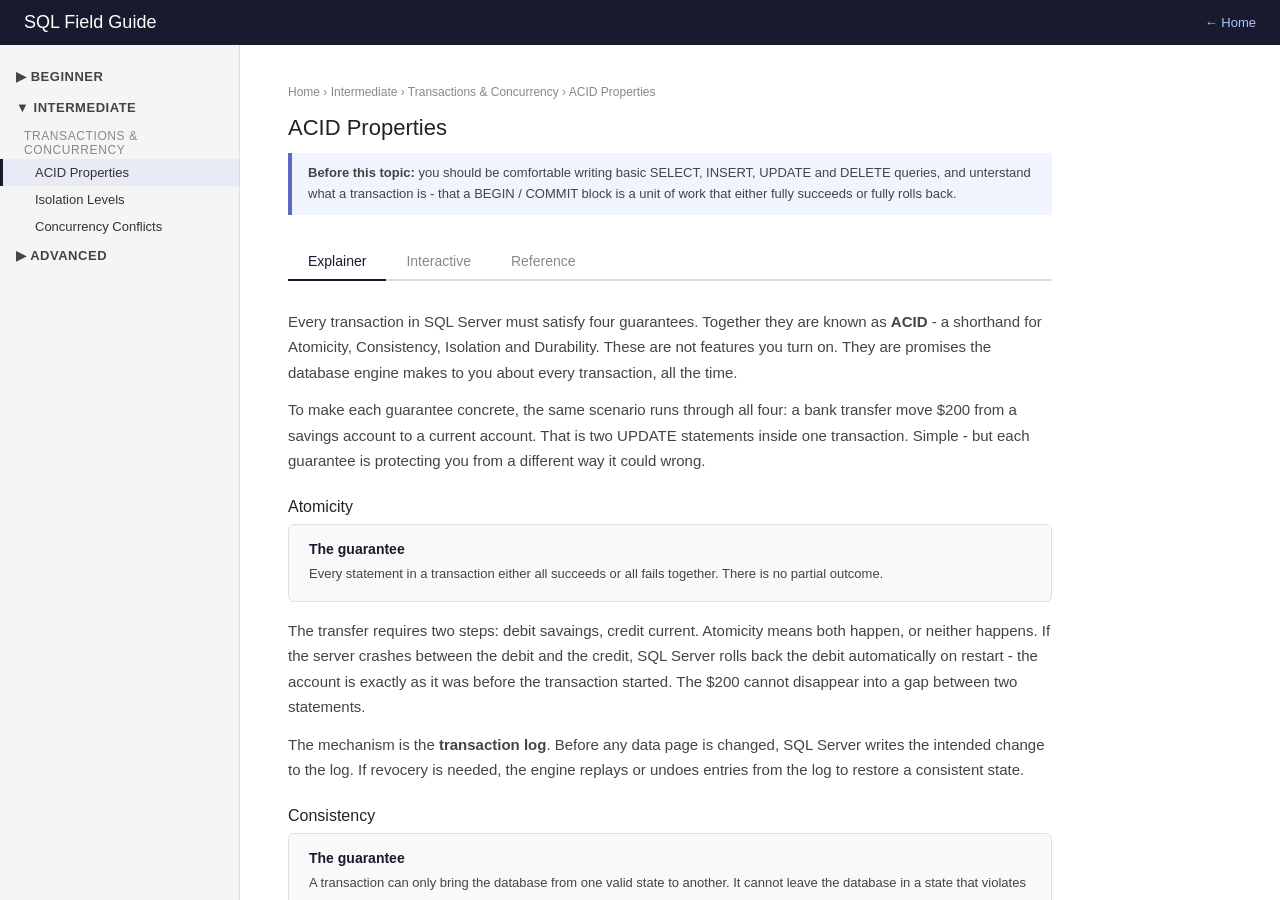
==== topics/intermediate/acid-properties/index.html @ 80d8aa97 "JS refactor, social buttons, search placeholder, and bug fixes - Extract toggleTier() to assets/js/n" ====
<!DOCTYPE html>
<html lang="en">
<head>
    <meta charset="UTF-8" />
    <meta name ="viewport" content="width=device-width, initial-scale=1.0" />
    <title>ACID Properties - SQL Field Guide</title>
    <meta name ="description" content="Understand the four ACID guarantees in SQL Server transactions: Atomicity, Consitency, Isolation and Durability - and why each one matters when things go wrong." />
    <meta name = "keywords" content ="SQL, T-SQL, SQL Server, ACID, Atomicity, Consistency, Isolation, Durability, transactions, database." />
    <link rel = "canonical" href="https://pokrhitman.github.io/sql-field-guide/topics/intermediate/acid-properties/" />
    <meta property = "og:type"          content="website"/>
    <meta property = "og:title"         content="ACID Properties - SQL Field Guide"/>
    <meta property = "og:description"   content="The four guarantees every SQL Server transactions must provide - and what breaks without each one."/>
    <meta property = "og:url"           content="https://pokrhitman/github.io/sql-field-guide/topics/intermediate/acid-properties" />
    <link rel = "stylesheet" href = "../../../assets/css/main.css" />
</head>
<body>

        <!--- Header --->
    <header>
        <h1>SQL Field Guide</h1>
        <a href="../../../index.html" style="margin-left: 24px;">&#8592; Home</a>
    </header>

    <div class="layout">

        <!--- Sidebar --->
        <nav>
            <button class="tier-btn" onclick="toggleTier('beginner')">&#9654; Beginner</button>
            <div class="tier-section" id="tier-beginner">
                <div class="category-label">Coming soon</div>
            </div>

            <button class="tier-btn" onclick="toggleTier('intermediate')">&#9660; Intermediate</button>
            <div class="tier-section open" id="tier-intermediate">
                <div class="category-label">Transactions &amp; Concurrency</div>
                <a class="topic-link active" href="index.html">ACID Properties</a>
                <a class="topic-link" href="../isolation-levels/index.html">Isolation Levels</a>
                <a class="topic-link" href="../concurrency-conflicts/index.html">Concurrency Conflicts</a>
            </div>

            <button class="tier-btn" onclick="toggleTier('advanced')">&#9654; Advanced</button>
            <div class="tier-section" id="tier-advanced">
                <div class="category-label">Coming soon</div>
            </div>
        </nav>
    
        <!---Main content -->
        <main>

            <!-- Breadcrumb -->
            <div class="breadcrumb">
                <a href="../../../index.html">Home</a> &rsaquo;
                Intermediate &rsaquo;
                Transactions &amp; Concurrency &rsaquo;
                ACID Properties
            </div>

            <h2>ACID Properties</h2>

            <div class="prereq">
                <strong>Before this topic:</strong> you should be comfortable
                writing basic SELECT, INSERT, UPDATE and DELETE queries, and 
                unterstand what a transaction is -  that a BEGIN / COMMIT block 
                is a unit of work that either fully succeeds or fully rolls back.
            </div>

            <!-- Tab switcher -->
            <div class="tabs">
                <button class="tab-btn active" onclick="switchTab('explainer', event)">Explainer</button>
                <button class="tab-btn"        onclick="switchTab('interactive', event)">Interactive</button>
                <button class="tab-btn"        onclick="switchTab('reference', event)">Reference</button>
            </div>

            <!-- ======================================== -->
            <!-- EXPLAINER TAB                            -->
            <!-- ======================================== -->
            <div class="tab-panel active" id="panel-explainer">

                <p>
                    Every transaction in SQL Server must satisfy four guarantees.
                    Together they are known as <strong>ACID</strong> - a shorthand 
                    for Atomicity, Consistency, Isolation and Durability. These
                    are not features you turn on. They are promises the database 
                    engine makes to you about every transaction, all the time.
                </p>
                <p>
                    To make each guarantee concrete, the same scenario runs through 
                    all four: a bank transfer move $200 from a savings account 
                    to a current account. That is two UPDATE statements inside one 
                    transaction. Simple - but each guarantee is protecting you from
                    a different way it could wrong.
                </p>

                <h3>Atomicity</h3>
                <div class="concept-block">
                    <h4>The guarantee</h4>
                    <p>Every statement in a transaction either all succeeds or all 
                    fails together. There is no partial outcome. </p>
                </div>
                <p>
                    The transfer requires two steps: debit savaings, credit current.
                    Atomicity means both happen, or neither happens. If the server 
                    crashes between the debit and the credit, SQL Server rolls back 
                    the debit automatically on restart - the account is exactly as it 
                    was before the transaction started. The $200 cannot disappear into
                    a gap between two statements.
                </p>
                <p>
                    The mechanism is the <strong>transaction log</strong>. Before
                    any data page is changed, SQL Server writes the intended change 
                    to the log. If revocery is needed, the engine replays or undoes
                    entries from the log to restore a consistent state.
                </p>

                <h3>Consistency</h3>
                <div class="concept-block">
                    <h4>The guarantee</h4>
                    <p>A transaction can only bring the database from one valid state
                    to another. It cannot leave the database in a state that violates
                    defined rules and constraints. </p>
                </div>
                <p>
                    The bank enforces a rule: no account balance may go below $0.
                    That rule is defined as a CHECK constraint on the Account table. 
                    If the savings balance is only $150 and the transfer requests
                    $200, the transaction violates the constraint. SQL Server rejects
                    the entire transaction and rolls it back. The database stays valid.
                </p>
                <p>
                    Consistency is the only ACID property that is partly your 
                    responsibility. SQL Server enforces constraints you define - 
                    foreign keys, CHECK constraints, UNIQUE indexes, NOT NULL. But 
                    if a business rule is encoded as a constraint, the database 
                    cannot enforce it. Consistency is a partnership between the 
                    engine and the schema designer.
                </p>

                <h3>Isolation</h3>
                <div class="concept-block">
                    <h4>The guarantee</h4>
                    <p>Concurrent transactions behave as if they ran one after 
                    another. Intermediate states are not visible to other 
                    transactions.</p>
                </div>
                <p>
                    While the transfer is mid-flight - savings debited, current not
                    yet credited - a second transaction reads both balances. Without 
                    isolation, it sees $200 missing from savings but not yet present 
                    in current. It makes a decision based on a state that never 
                    permanently existed. With isolation, the intermediate state is 
                    hidden until the transfer commits.
                </p>
                <p>
                    Isolation is the one ACID property with adjustable trade-offs. 
                    Perfect isolation is expensive - it requires locking, which 
                    slows concurrent work. SQL Server lets you dial this trade-off
                    using <strong>isolation levels</strong>. That is why isolation 
                    levels have their own topic page - the I in ACID is the letter
                    with settings.
                </p>

                <h3>Durability</h3>
                <div class="concept-block">
                    <h4>The guarantee</h4>
                    <p>Once a transaction commits, its changes survive permanently - 
                    even if the server loses power one second later.</p>
                </div>
                <p>
                    The transfer commits at 14:32:07. At 14:32:08 the server loses 
                    power. When it restarts, the transfer is still there. SQL Server
                    guarantees this by writing committed changes to the transaction 
                    log on disk before returning success to the application. The data 
                    pages in memory may not yet be flushed to disk - but the log is
                    and the log is enough to reconstruct the committed state on revocery.
                </p>
                <p>
                    This is sometimes called <em>write-ahead</em> (WAL):
                    the log is always written before the data page is written. It is 
                    the foundation of both Durability and atomicity.
                </p>

                <h3>How the four properties connect</h3>
                <p>
                    Atomicity and Durability are enforced by the same mechanism - 
                    the transaction log. Atomicity uses the log to undo incomplete
                    work; Durability uses it to survive crashes and replay committed
                    work. Consistency relies on your schema design - the engine 
                    enforces constraints you define. Isolation is the only property 
                    with a dial: the five isolation levels in SQL Server are five
                    different answers to the question: "how much isolation are you
                    willing to pay for?"
                </p>

            </div>

            <!-- ========================================== -->
            <!-- INTERACTIVE TAB                            -->
            <!-- ========================================== -->
            <div class="tab-panel" id="panel-interactive">

                <p style="margin-bottom:16px; font-size:13px; color:#666; ">
                    Select a property to see what it protects, then toggle the 
                    guarantee off to see what breaks in the bank transfer scenario.
                </p>

                <div id="acid-buttons"></div>
                <div id="acid-card"></div>

            </div>

            <!-- ======================================== -->
            <!-- REFERENCE TAB                            -->
            <!-- ======================================== -->
            <div class="tab-panel" id="panel-reference">

                <p style="margin-bottom:20px; font-size:13px; color:#666; ">
                    A compact cheat sheet. Return here after working through the 
                    Explainer and Interactive sections.
                </p>

                <table class="data-table">
                    <thead>
                        <tr>
                            <th>Property</th>
                            <th>Guarantee</th>
                            <th>Without it</th>
                            <th>SQL Server mechanism</th>
                        </tr>
                    </thead>
                    <tbody>
                        <tr>
                            <td><strong>Atomicity</strong></td>
                            <td>All statements commmit or all roll back - no partial outcome</td>
                            <td>A crash mid-transaction leaves data in a half-changed state</td>
                            <td>Transaction log - incomplete transactions are rolled back on revocery</td>
                        </tr>
                        <tr>
                            <td><strong>Consistency</strong></td>
                            <td>A transaction can only produce a valid database state</td>
                            <td>Constraint violations are committed - data becomes invalid</td>
                            <td>CHECK constraints, foreign keys, UNIQUE indexes, NOT NULL</td>
                        </tr>
                        <tr>
                            <td><strong>Isolation</strong></td>
                            <td>Concurrent transactions cannot see each other's intermediate state</td>
                            <td>Dirty reads, non-repeatable reads, phantom reads, lost updates</td>
                            <td>Locking and row versioning - tuned via isolation levels</td>
                        </tr>
                        <tr>
                            <td><strong>Durability</strong></td>
                            <td>Committed changes survive power loss, crashes and restarts</td>
                            <td>A commit that disappears after a crash - data loss</td>
                            <td>Write-ahead logging - log is flushed to disk before commit returns</td>
                        </tr>                   
                    </tbody>
                </table>

                <div class="notice" style="margin-top: 28px;">
                    <strong>The I in ACID has settings.</strong> Atomicity,
                    Consistency and Durability are binary - the engine either
                    provides them or it does not. Isolation is different: SQL Server 
                    gives you five isolation levels, each trading some isolation for 
                    better concurrency. The trde-off is covered in full on the 
                    <a href="../isolation-levels/index.html" style="color: #5c6bc0;">Isolation Levels</a>
                    page.
                </div>

            </div>

        </main>
    </div>

<script src="../../../assets/js/nav.js"></script>
<script src="../../../assets/js/tabs.js"></script>
<script>

/* -- ACID interactive data -- */ 
    const properties = [
        {
            key: 'atomicity',
            letter: 'A',
            name: 'Atomicity',
            tagline: 'All or nothing',
            safeTitle: 'Both statements commit together',
            safeAccounts: { savings: 800, current: 400},
            safeNote: 'Debit and credit both applied. Total: $1.200. Unchanged.',
            brokenTitle: 'Server crashes after the debit - before the credit',
            brokenAccounts: { savings: 800, current: 200 },
            brokenNote: '$200 was debited from savings but the credit never ran. The money no longer exists in either account.',
            explanation: 'Without atomicity, a crash, error or network failure between two statements leaves the database in half-changed state. SQL Server prevents this using the transaction log: on restart, any transaction that dit not commit is automatically rolled back.',
        },
        {
            key: 'consistency',
            letter: 'C',
            name: 'Consistency',
            tagline: 'Only valid states',
            safeTitle: 'Constraint prevents the transfer',
            safeAccounts: { savings: 150, current: 200},
            safeNote: 'Savings balance is $150. Transfer of $200 would violate the CHECK constraint (balance >=0 ). Transaction is rejected. Accounts unchanged.',
            brokenTitle: 'Transfer proceeds - balance goes negative',
            brokenAccounts: { savings: -50, current: 400 },
            brokenNote: 'Without the constraint, the debit succeeds and savings drops to -$50. The database is now in an invalid state that the business rules forbids.',
            explanation: 'Consistency is the ACID property most dependent on you, the schema designer. SQL Server enforces constraints you define - CHECK, FOREIGN KEY, UNIQUE, NOT NULL. Business rules that are not encoded as constraints are invisible to the engine.',
        },
        {
            key: 'isolation',
            letter: 'I',
            name: 'Isolation',
            tagline: 'Intermediate states stay hidden',
            safeTitle: 'Transaction B sees committed state only',
            safeAccounts: { savings: 800, current: 400},
            safeNote: 'While Transaction A is a mid-transfer, Transaction B reads both accounts. Isolation hides the incomplete state. B sees the pre-transfer balances until A commits.',
            brokenTitle: 'Transaction B sees the gap mid-transfer',
            brokenAccounts: { savings: 800, current: 200 },
            brokenNote: 'Transaction B reads after the debit but before the credit. Savings shows $800 (already debited), current shows $200 (not yet credited). $200 appears to have vanished. B makes a decision on a state that never permanently existed.',
            explanation: 'Isolation is the once ACID property with trade-offs. Perfect isolation is expensive - it requires locks, which slow concurrent work. SQL Server lets you choose how much isolation to pay for using isolation levels. See the Isolation Levels page for the full picture.',
            link: '../isolation-levels/index.html',
            linkLabel: 'Isolation Levels &rarr;',
        },
        {
            key: 'durability',
            letter: 'D',
            name: 'Durability',
            tagline: 'Committed means permanent',
            safeTitle: 'Transfer survives power loss',
            safeAccounts: { savings: 800, current: 400},
            safeNote: 'The transfer commits at 14:32:07. Power fails at 14:32:08. On restart, SQL Server replays the transaction log and the committed transfer is restored exactly.',
            brokenTitle: 'Transaction B sees the gap mid-transfer',
            brokenAccounts: { savings: 800, current: 200 },
            brokenNote: 'The commit returned success, but the data page had not been flushed to disk. After the power failure, the in-memory change is gone. The accounts are back to their pre-transfer state - as if the confirmed transaction never happened.',
            explanation: 'SQL Server guarantees durability through write-ahead logging: the transaction log is always flushed to disk before the commit is confirmed to the application. Data pages may still be in memory - but the log on disk is enough to reconstruct the committed state on recovery.',
        },
    ];

    let currentToggle = {};

    function buildInteractive() {
        const btnContainer = document.getElementById('acid-buttons');
        properties.forEach(p => {
            const btn = document. createElement('button');
            btn.className = 'iso-btn';
            btn.textContent = p.letter + ' - ' + p.name;
            btn.id = 'btn-' + p.key;
            btn.onclick = () => selectProperty(p.key);
            btnContainer.appendChild(btn);
        });
        selectProperty('atomicity');
    }

    function selectProperty(key) {
        const p = properties.find(x => x.key === key);
        currentToggle[key] = currentToggle[key] || 'safe';

        document.querySelectorAll('.iso-btn').forEach(b => b.classList.remove('active'));
        document.getElementById('btn-' + key).classList.add('active');

        renderCard(p, currentToggle[key]);
    }

    function toggleGuarantee(key) {
        currentToggle[key] = (currentToggle[key] === 'safe') ? 'broken' : 'safe';
        const p = properties.find(x => x.key === key);
        renderCard(p, currentToggle[key]);
    }

    function renderCard(p, state) {
        const isBroken = state === 'broken';
        const accounts = isBroken ? p.brokenAccounts : p.safeAccounts;
        const title = isBroken ? p.brokenTitle : p.safeTitle;
        const note  = isBroken ? p.brokenNote  : p.safeNote;
        const toggleLabel = isBroken ? '&#10003; Guarantee ON' : '&#10007; Turn guarantee OFF';
        const toggleCls = isBroken ? 'pill-risk' : 'pill-safe';
        const savingsColor = (isBroken && accounts.savings < 0) ? '#c62828' : '#444';
        const currentColor = (isBroken && p.key === 'atomicity') ? '#c62828' : '#444';

        const linkHtml = p.link
            ? '<p style="margin-top:8px;font-size:13px;"><a href="' + p.link + '" style="color:#5c6bc0;">' + p.linkLabel + '</a></p>'
            : '';

        document.getElementById('acid-card').innerHTML =
            '<div class="detail-card">' +
                '<h4>' + p.name + ' <span style="font-size:12px;color:#888;font-weight:400;">- ' + p.tagline + '</span></h4>' +
                '<div style="margin:12px 0;">' +
                    '<button class="pill ' + toggleCls + '" ' +
                        'style="cursor:pointer;border:none;font-size:13px;padding:5px 14px;" ' +
                        'onclick="toggleGuarantee(\'' + p.key + '\')">' +
                        toggleLabel + 
                    '</button>' +
                '</div>' +
                '<div class ="scenario-box" style="margin-bottom:12px;">' +
                    '<strong style="display:block;margin-bottom:8px;font-size:13px;">' + title + '</strong>' +
                    '<div style="display:flex;gap:16px;margin-bottom:10px;">' +
                        '<div style="flex:1;background:#fff;border:1px solid #e0e0e0;border-radius:4px;padding:10px 14px;">' +
                            '<div style="font-size:11px;color:#888;text-transform:uppercase;letter-spacing:0.04em;margin-bottom:4px;">Savings</div>' +
                            '<div style="font-size:20px;font-weight:500;color:' + savingsColor + ';">' +
                                (accounts.savings < 0 ? '-' : '') + '$' + Math.abs(accounts.savings) +
                            '</div>' +
                        '</div>' +
                        '<div style="flex:1;background:#fff;border:1px solid #e0e0e0;border-radius:4px;padding:10px 14px;">' +
                            '<div style="font-size:11px;color:#888;text-transform:uppercase;letter-spacing:0.04em;margin-bottom:4px;">Current</div>' +
                            '<div style="font-size:20px;font-weight:500;color:' + currentColor + ';">' +
                                '$' + accounts.current +
                            '</div>' +
                        '</div>' +  
                    '</div>' +
                    '<p style="font-size:13px;margin-bottom:0;color:' + (isBroken ? '#c62828' : '#2e7d32') + ';">' + note + '</p>' +
                '</div>' +
                '<p style="font-size:13px;margin-bottom:0;">' + p.explanation + '</p>' +
                linkHtml +
            '</div>';
        }

    buildInteractive();

    </script>

</body>
</html>
---- assets/css/main.css ----
/* ==========================================================
   SQL Field Guide — main.css
   Shared styles used by every page on the site.
   Page-specific styles (tabs, interactive widgets, reference
   cards) live in <style> blocks inside each topic's HTML file.
   ========================================================== */

/* -- Reset -- */
* { box-sizing: border-box; margin: 0; padding: 0; }

/* -- Base -- */
body {
    font-family: sans-serif;
    font-size: 15px;
    color: #222;
    display: flex;
    flex-direction: column;
    height: 100vh;
}

/* -- Header -- */
header {
    background: #1a1a2e;
    color: #fff;
    padding: 12px 24px;
    display: flex;
    align-items: center;
    justify-content: space-between;
    flex-shrink: 0;
}
header h1  { font-size: 18px; font-weight: 500; }
header a   { color: #aac4ff; font-size: 13px; text-decoration: none; }
header a:hover { text-decoration: underline; }

/* Social buttons (home page only) */
.header-social {
    display: flex;
    gap: 8px; 
    align-items: center;
}
.social-btn {
    display: inline-flex;
    align-items: center;
    gap: 6px;
    padding: 5px 13px;
    font-size: 12px;
    font-weight: 500;
    color: #aac4ff;
    border: 1px solid #aac4ff;
    border-radius: 20px;
    text-decoration: none;
    letter-spacing: 0.02em;
    transition: background 0.15s, color 0.15s;
}
.social-btn:hover {
    background: #aac4ff;
    color: #1a1a2e;
    text-decoration: none;
}
.social-btn svg {
    width: 13px;
    height: 13px;
    fill: currentColor;
    flex-shrink: 0;
}

/* -- Layout shell -- */
.layout {
    display: flex;
    flex: 1;
    overflow: hidden;
}

/* -- Sidebar -- */
nav {
    width: 240px;
    background: #f5f5f5;
    border-right: 1px solid #ddd;
    overflow-y: auto;
    flex-shrink: 0;
    padding: 16px 0;
}

.tier-btn {
    width: 100%;
    background: none;
    border: none;
    text-align: left;
    padding: 8px 16px;
    font-size: 13px;
    font-weight: 600;
    color: #444;
    cursor: pointer;
    letter-spacing: 0.04em;
    text-transform: uppercase;
}
.tier-btn:hover { background: #e8e8e8; }

.category-label {
    padding: 6px 16px 2px 24px;
    font-size: 12px;
    color: #888;
    text-transform: uppercase;
    letter-spacing: 0.05em;
}

.topic-link {
    display: block;
    padding: 6px 16px 6px 32px;
    font-size: 13px;
    color: #333;
    text-decoration: none;
    border-left: 3px solid transparent;
}
.topic-link:hover  { background: #e0e0e0; }
.topic-link.active {
    border-left-color: #1a1a2e;
    background: #e8eaf6;
    font-weight: 500;
}

/* Collapsible tier sections */
.tier-section      { display: none; }
.tier-section.open { display: block; }

/* -- Main content area -- */
main {
    flex: 1;
    overflow-y: auto;
    padding: 40px 48px;
    max-width: 860px;
}

main h2 { font-size: 22px; font-weight: 500; margin-bottom: 12px; }
main h3 { font-size: 16px; font-weight: 500; margin: 24px 0 8px; }
main p  { line-height: 1.7; color: #444; margin-bottom: 12px; }

/* -- Shared components -- */

/* Breadcrumb */
.breadcrumb { font-size: 12px; color: #888; margin-bottom: 16px; }
.breadcrumb a { color: #888; text-decoration: none; }
.breadcrumb a:hover { text-decoration: underline; }

/* Prerequisite callout */
.prereq {
    background: #f0f4ff;
    border-left: 4px solid #5c6bc0;
    padding: 10px 16px;
    font-size: 13px;
    color: #444;
    margin-bottom: 28px;
    line-height: 1.6;
}

/* Work-in-progress notice */
.notice {
    background: #fff8e1;
    border-left: 4px solid #f9a825;
    padding: 12px 16px;
    font-size: 13px;
    color: #555;
    margin: 24px 0;
    line-height: 1.6;
}

/* Tag pill (use-case labels, tier labels) */
.tag {
    display: inline-block;
    background: #e8eaf6;
    color: #3c3c8e;
    font-size: 12px;
    padding: 2px 10px;
    border-radius: 20px;
    margin: 2px 4px 2px 0;
}

/* -- Tab switcher -- */
.tabs {
    display: flex;
    border-bottom: 2px solid #ddd;
    margin-bottom: 28px;
}
.tab-btn {
    background: none;
    border: none;
    border-bottom: 2px solid transparent;
    margin-bottom: -2px;
    padding: 10px 20px;
    font-size: 14px;
    font-weight: 500;
    color: #888;
    cursor: pointer;
}
.tab-btn:hover  { color: #333; }
.tab-btn.active { color: #1a1a2e; border-bottom-color: #1a1a2e; }

.tab-panel        { display: none; }
.tab-panel.active { display: block; }

/* -- Concept blocks (Explainer tab) -- */
.concept-block {
    background: #f9f9f9;
    border: 1px solid #e0e0e0;
    border-radius: 6px;
    padding: 16px 20px;
    margin-bottom: 16px;
}
.concept-block h4 { font-size: 14px; font-weight: 600; margin-bottom: 6px; color: #1a1a2e; }
.concept-block p  { font-size: 13px; margin-bottom: 0; }

/* -- Interactive shared styles -- */
.iso-btn {
    background: #f0f0f0;
    border: 1px solid #ccc;
    border-radius: 4px;
    padding: 7px 14px;
    font-size: 13px;
    cursor: pointer;
    margin: 0 6px 8px 0;
}
.iso-btn:hover  { background: #e0e0e0; }
.iso-btn.active {
    background: #e8eaf6;
    border-color: #5c6bc0;
    color: #1a1a2e;
    font-weight: 500;
}

.detail-card {
    border: 1px solid #ddd;
    border-radius: 6px;
    padding: 16px 20px;
    margin: 16px 0;
    background: #fff;
}
.detail-card h4   { font-size: 15px; font-weight: 500; margin-bottom: 4px; }
.detail-card code {
    font-size: 12px;
    color: #666;
    font-family: monospace;
    display: block;
    margin-bottom: 10px;
}
.detail-card p { font-size: 13px; margin-bottom: 10px; }

.pill        { display: inline-block; font-size: 12px; padding: 2px 10px; border-radius: 20px; margin: 2px 4px 2px 0; }
.pill-safe   { background: #e8f5e9; color: #2e7d32; }
.pill-risk   { background: #ffebee; color: #c62828; }
.pill-warn   { background: #fff8e1; color: #e65100; }

.scenario-box {
    background: #f5f5f5;
    border-radius: 4px;
    padding: 12px 16px;
    font-size: 13px;
    line-height: 1.6;
    color: #444;
    margin-top: 10px;
}

/* -- Reference cards -- */
.ref-card {
    border: 1px solid #ddd;
    border-radius: 6px;
    padding: 14px 18px;
    margin-bottom: 12px;
    background: #fff;
}
.ref-card h4   { font-size: 14px; font-weight: 600; margin-bottom: 4px; }
.ref-card code {
    font-family: monospace;
    font-size: 12px;
    background: #f0f0f0;
    padding: 2px 6px;
    border-radius: 3px;
    display: block;
    margin-bottom: 8px;
}
.ref-card p { font-size: 13px; margin-bottom: 6px; color: #444; }

/* -- Deadlock diagram (Explainer tab) -- */
.deadlock-diagram {
    display: flex;
    align-items: center;
    justify-content: center;
    flex-wrap: wrap;
    gap: 8px;
    margin: 24px 0;
    font-size: 13px;
}
.dl-box {
    border: 2px solid #5c6bc0;
    border-radius: 6px;
    padding: 10px 16px;
    background: #f0f4ff;
    text-align: center;
    min-width: 130px;
}
.dl-box strong { display: block; font-size: 14px; color: #1a1a2e; margin-bottom: 4px; }
.dl-box span   { color: #555; }
.dl-arrow {
    font-size: 18px;
    color: #c62828;
    padding: 0 4px;
    white-space: nowrap;
}
.dl-victim              { border-color: #c62828; background: #ffebee; }
.dl-victim strong       { color: #c62828; }

/* -- Step-through timeline widget (Interactive tab) -- */
.step-controls {
    display: flex;
    gap: 8px;
    margin-bottom: 12px;
    flex-wrap: wrap;
}
.step-btn {
    background: #1a1a2e;
    color: #fff;
    border: none;
    border-radius: 4px;
    padding: 8px 18px;
    font-size: 13px;
    cursor: pointer;
}
.step-btn:disabled { background: #ccc; cursor: default; }
.step-btn.secondary {
    background: #f0f0f0;
    color: #333;
    border: 1px solid #ccc;
}
.step-btn.secondary:hover:not(:disabled) { background: #e0e0e0; }

.timeline      { display: flex; gap: 12px; margin-bottom: 16px; }
.tl-col        { flex: 1; min-width: 0; }
.tl-col h5 {
    font-size: 12px;
    font-weight: 600;
    text-transform: uppercase;
    letter-spacing: 0.05em;
    color: #888;
    margin-bottom: 8px;
    padding-bottom: 4px;
    border-bottom: 2px solid #e0e0e0;
}
.tl-col h5.txn-a { border-color: #5c6bc0; color: #3c3c8e; }
.tl-col h5.txn-b { border-color: #e65100; color: #bf360c; }

.tl-step {
    font-size: 12px;
    font-family: monospace;
    padding: 6px 10px;
    border-radius: 4px;
    margin-bottom: 6px;
    background: #f9f9f9;
    border: 1px solid #e8e8e8;
    color: #777;
    transition: background 0.15s, color 0.15s;
}
.tl-step.active-a { background: #e8eaf6; border-color: #5c6bc0; color: #1a1a2e; font-weight: 600; }
.tl-step.active-b { background: #fff3e0; border-color: #e65100; color: #bf360c; font-weight: 600; }
.tl-step.done     { background: #f9f9f9; color: #aaa; text-decoration: line-through; }
.tl-step.blocked  { background: #fff8e1; border-color: #f9a825; color: #e65100; }
.tl-step.victim   { background: #ffebee; border-color: #c62828; color: #c62828; }
.tl-step.resolved { background: #e8f5e9; border-color: #2e7d32; color: #2e7d32; }

.step-narrative {
    background: #f5f5f5;
    border-left: 4px solid #5c6bc0;
    padding: 12px 16px;
    font-size: 13px;
    line-height: 1.6;
    color: #444;
    border-radius: 0 4px 4px 0;
    min-height: 60px;
}
.step-counter { font-size: 12px; color: #888; margin-bottom: 8px; }

/* -- Syntax-highlighted code block (Reference tab) -- */
.code-block {
    background: #1a1a2e;
    color: #e8eaf6;
    font-family: monospace;
    font-size: 12px;
    line-height: 1.7;
    padding: 16px 20px;
    border-radius: 6px;
    margin: 16px 0;
    overflow-x: auto;
    white-space: pre;
}
.code-block .c-comment { color: #7c8bc0; }
.code-block .c-keyword { color: #aac4ff; }
.code-block .c-number  { color: #a5d6a7; }
.code-block .c-string  { color: #ffe082; }

/* -- Site footer -- */
footer {
    background: #f5f5f5;
    border-top: 1px solid #ddd;
    padding: 16px 48px;
    font-size: 12px;
    color: #888;
    line-height: 1.7;
    flex-shrink: 0;
}
footer a { color: #5c6bc0; text-decoration: none; }
footer a:hover { text-decoration: underline; }

/* -- Data table (Reference tab) -- */
.data-table {
    width: 100%;
    border-collapse: collapse;
    font-size: 13px;
    margin: 16px 0;
}
.data-table th {
    text-align: left;
    padding: 8px 12px;
    background: #f0f4ff;
    border-bottom: 2px solid #5c6bc0;
    font-size: 12px;
    font-weight: 600;
    color: #3c3c8e;
    text-transform: uppercase;
    letter-spacing: 0.04em;
}
.data-table td {
    padding: 8px 12px;
    border-bottom: 1px solid #eee;
    color: #444;
    vertical-align: top;
}
.data-table tr:last-child td { border-bottom: none; }
.data-table code {
    font-family: monospace;
    background: #f0f0f0;
    padding: 1px 5px;
    border-radius: 3px;
    font-size: 12px;
}
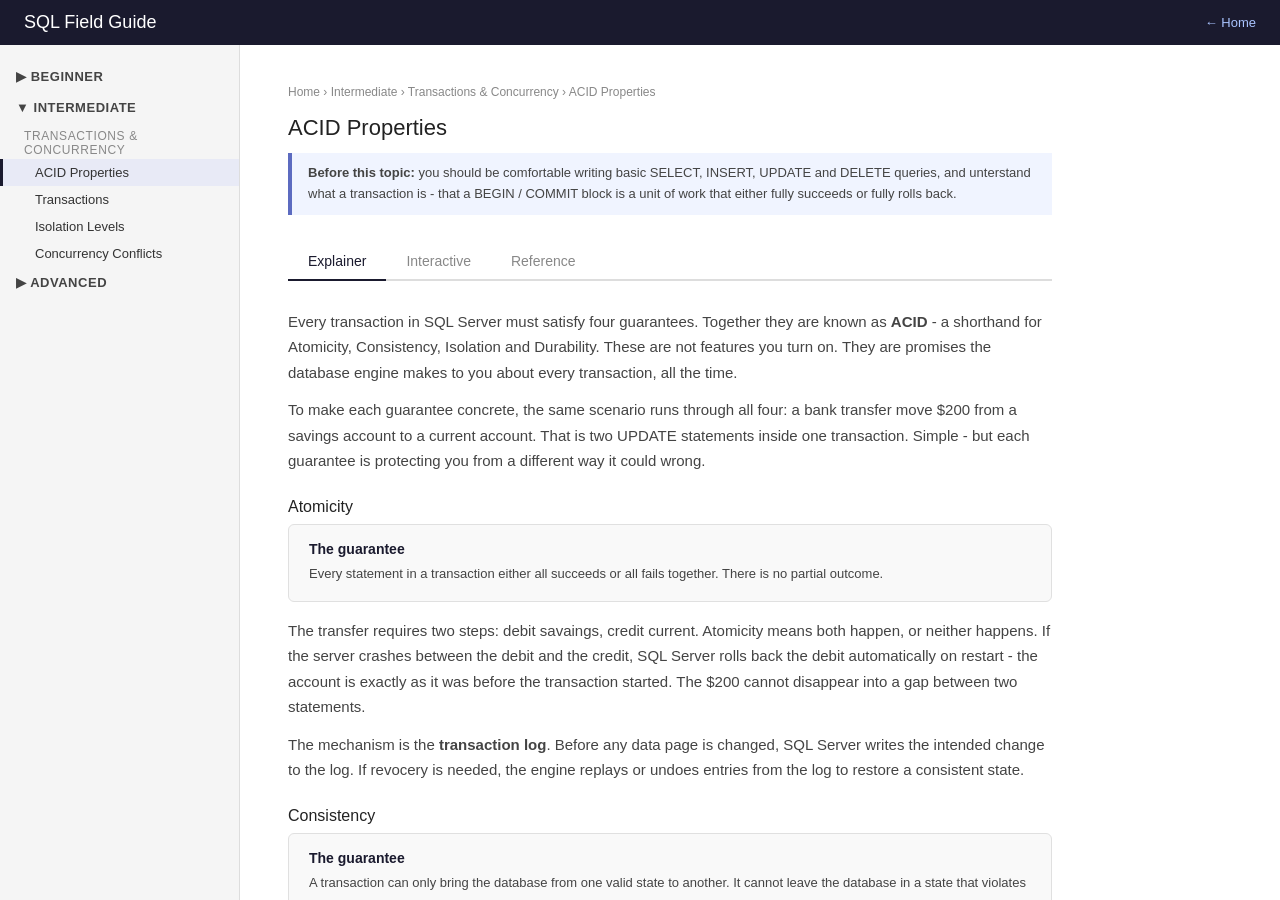
==== commit fb5c8c80: "Add Transactions topic, backfill OG tags, remove orphaned JS files - Add topics/intermediate/transac" ====
--- a/topics/intermediate/acid-properties/index.html
+++ b/topics/intermediate/acid-properties/index.html
@@ -34,6 +34,7 @@
             <div class="tier-section open" id="tier-intermediate">
                 <div class="category-label">Transactions &amp; Concurrency</div>
                 <a class="topic-link active" href="index.html">ACID Properties</a>
+                <a class="topic-link" href="../transactions/index.html">Transactions</a>
                 <a class="topic-link" href="../isolation-levels/index.html">Isolation Levels</a>
                 <a class="topic-link" href="../concurrency-conflicts/index.html">Concurrency Conflicts</a>
             </div>
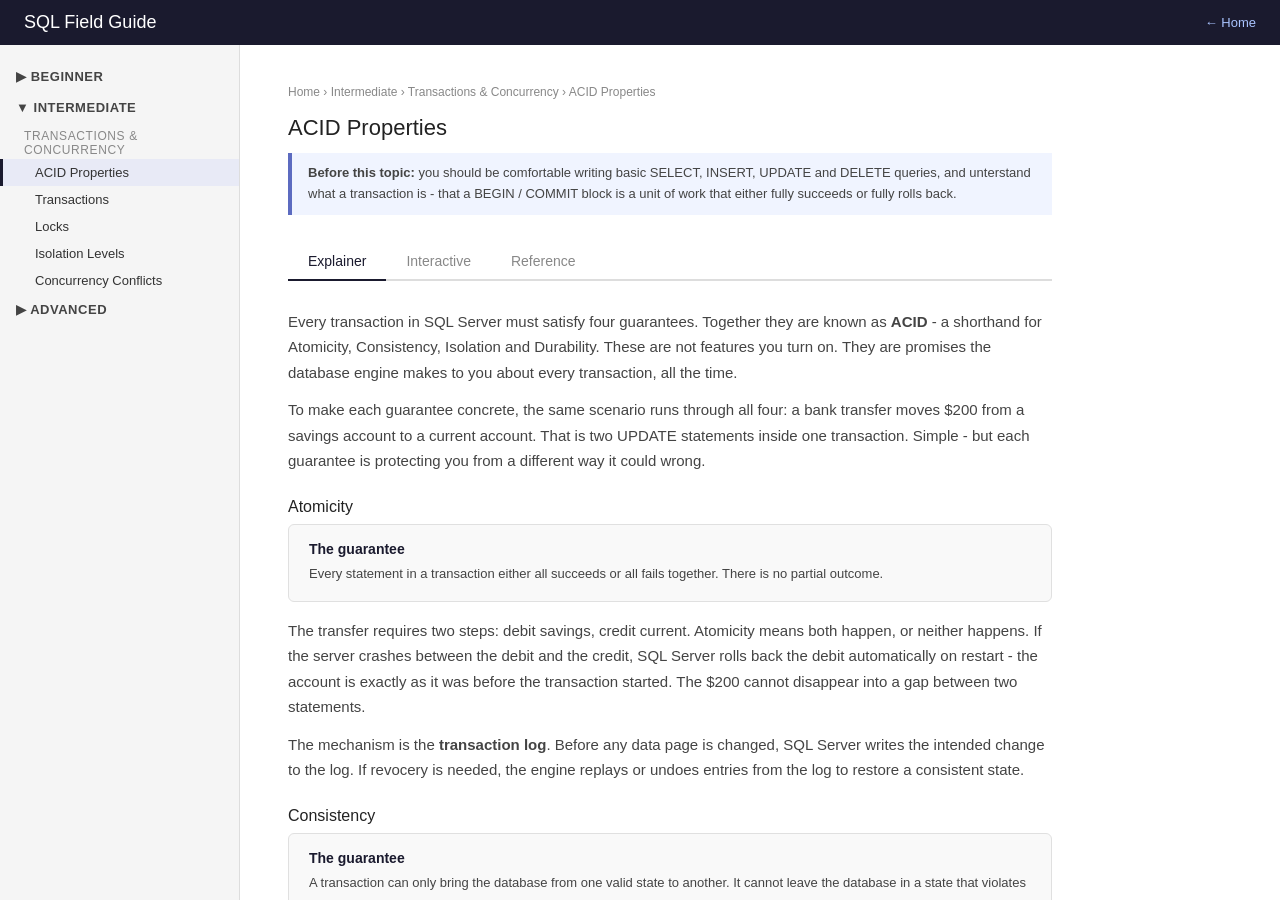
==== commit 544fdd83: "Add Locks topic page Third entry in the Transactions & Concurrency sequence. Covers shared vs exclus" ====
--- a/topics/intermediate/acid-properties/index.html
+++ b/topics/intermediate/acid-properties/index.html
@@ -6,11 +6,11 @@
     <title>ACID Properties - SQL Field Guide</title>
     <meta name ="description" content="Understand the four ACID guarantees in SQL Server transactions: Atomicity, Consitency, Isolation and Durability - and why each one matters when things go wrong." />
     <meta name = "keywords" content ="SQL, T-SQL, SQL Server, ACID, Atomicity, Consistency, Isolation, Durability, transactions, database." />
-    <link rel = "canonical" href="https://pokrhitman.github.io/sql-field-guide/topics/intermediate/acid-properties/" />
-    <meta property = "og:type"          content="website"/>
+    <link rel = "canonical" href="https://pokrhitman.github.io/sql-field-guide/topics/intermediate/acid-properties/index.html" />
+    <meta property = "og:type"          content="article"/>
     <meta property = "og:title"         content="ACID Properties - SQL Field Guide"/>
     <meta property = "og:description"   content="The four guarantees every SQL Server transactions must provide - and what breaks without each one."/>
-    <meta property = "og:url"           content="https://pokrhitman/github.io/sql-field-guide/topics/intermediate/acid-properties" />
+    <meta property = "og:url"           content="https://pokrhitman/github.io/sql-field-guide/topics/intermediate/acid-properties/index.html" />
     <link rel = "stylesheet" href = "../../../assets/css/main.css" />
 </head>
 <body>
@@ -35,6 +35,7 @@
                 <div class="category-label">Transactions &amp; Concurrency</div>
                 <a class="topic-link active" href="index.html">ACID Properties</a>
                 <a class="topic-link" href="../transactions/index.html">Transactions</a>
+                <a class="topic-link" href="../locks/index.html">Locks</a>
                 <a class="topic-link" href="../isolation-levels/index.html">Isolation Levels</a>
                 <a class="topic-link" href="../concurrency-conflicts/index.html">Concurrency Conflicts</a>
             </div>
@@ -86,7 +87,7 @@
                 </p>
                 <p>
                     To make each guarantee concrete, the same scenario runs through 
-                    all four: a bank transfer move $200 from a savings account 
+                    all four: a bank transfer moves $200 from a savings account 
                     to a current account. That is two UPDATE statements inside one 
                     transaction. Simple - but each guarantee is protecting you from
                     a different way it could wrong.
@@ -99,7 +100,7 @@
                     fails together. There is no partial outcome. </p>
                 </div>
                 <p>
-                    The transfer requires two steps: debit savaings, credit current.
+                    The transfer requires two steps: debit savings, credit current.
                     Atomicity means both happen, or neither happens. If the server 
                     crashes between the debit and the credit, SQL Server rolls back 
                     the debit automatically on restart - the account is exactly as it 
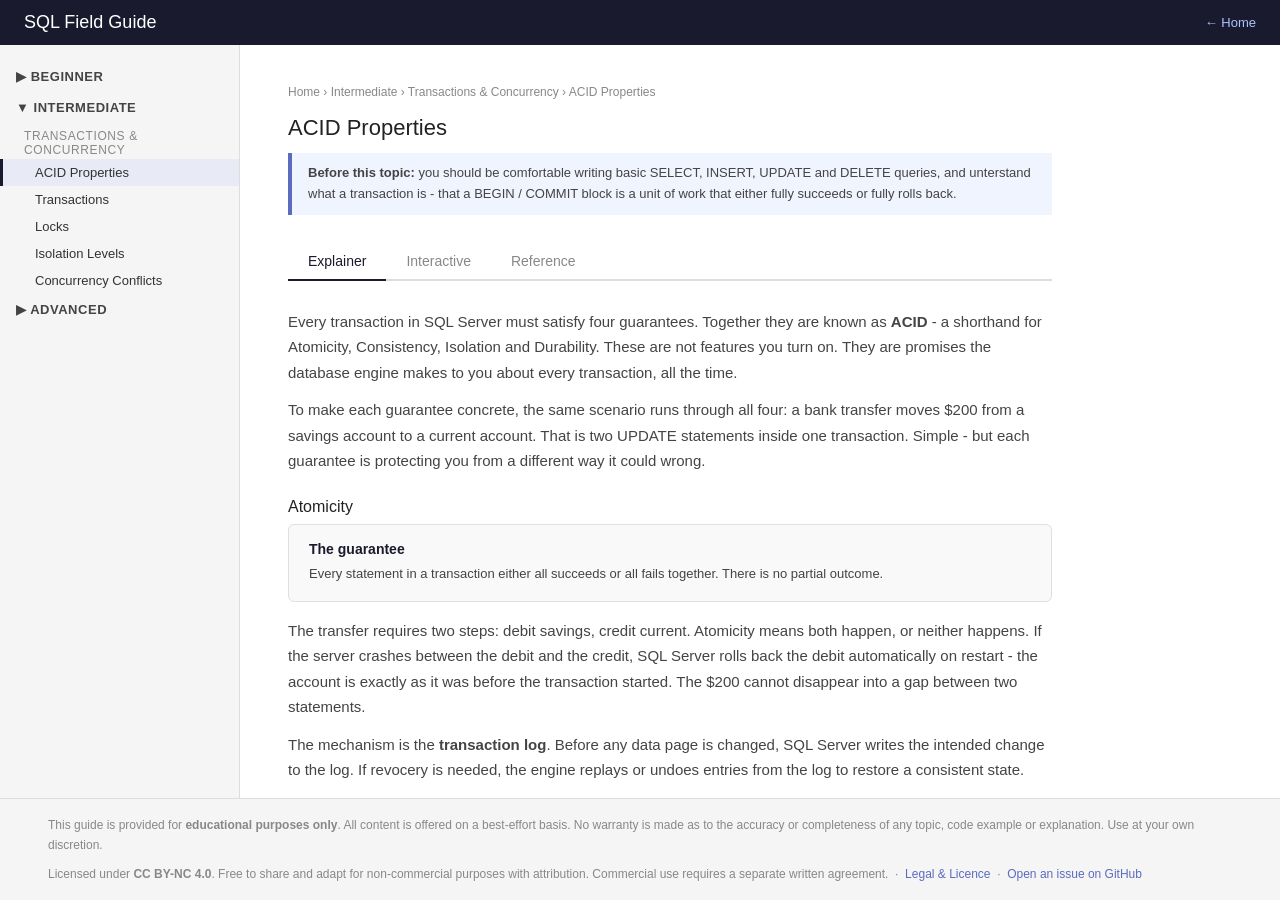
==== commit 4c56a2bc: "Refactor sidebar and footer into shared, data-driven components - nav.js: replace duplicated static " ====
--- a/topics/intermediate/acid-properties/index.html
+++ b/topics/intermediate/acid-properties/index.html
@@ -12,6 +12,10 @@
     <meta property = "og:description"   content="The four guarantees every SQL Server transactions must provide - and what breaks without each one."/>
     <meta property = "og:url"           content="https://pokrhitman/github.io/sql-field-guide/topics/intermediate/acid-properties/index.html" />
     <link rel = "stylesheet" href = "../../../assets/css/main.css" />
+    <script>
+        const SITE_ROOT = "../../../";
+        const CURRENT_PAGE = "acid-properties";
+    </script>
 </head>
 <body>
 
@@ -23,28 +27,8 @@
 
     <div class="layout">
 
-        <!--- Sidebar --->
-        <nav>
-            <button class="tier-btn" onclick="toggleTier('beginner')">&#9654; Beginner</button>
-            <div class="tier-section" id="tier-beginner">
-                <div class="category-label">Coming soon</div>
-            </div>
-
-            <button class="tier-btn" onclick="toggleTier('intermediate')">&#9660; Intermediate</button>
-            <div class="tier-section open" id="tier-intermediate">
-                <div class="category-label">Transactions &amp; Concurrency</div>
-                <a class="topic-link active" href="index.html">ACID Properties</a>
-                <a class="topic-link" href="../transactions/index.html">Transactions</a>
-                <a class="topic-link" href="../locks/index.html">Locks</a>
-                <a class="topic-link" href="../isolation-levels/index.html">Isolation Levels</a>
-                <a class="topic-link" href="../concurrency-conflicts/index.html">Concurrency Conflicts</a>
-            </div>
-
-            <button class="tier-btn" onclick="toggleTier('advanced')">&#9654; Advanced</button>
-            <div class="tier-section" id="tier-advanced">
-                <div class="category-label">Coming soon</div>
-            </div>
-        </nav>
+        <!--- Sidebar (poulated by nav.js) --->
+        <nav id="sidebar"></nav>
     
         <!---Main content -->
         <main>
@@ -272,9 +256,14 @@
         </main>
     </div>
 
-<script src="../../../assets/js/nav.js"></script>
-<script src="../../../assets/js/tabs.js"></script>
-<script>
+    <!-- Site footer (populated by footer.js) -->
+    <footer id="site-footer"></footer>
+
+    <script src="../../../assets/js/nav.js"></script>
+    <script src="../../../assets/js/footer.js"></script>
+    <script src="../../../assets/js/tabs.js"></script>
+
+    <script>
 
 /* -- ACID interactive data -- */ 
     const properties = [
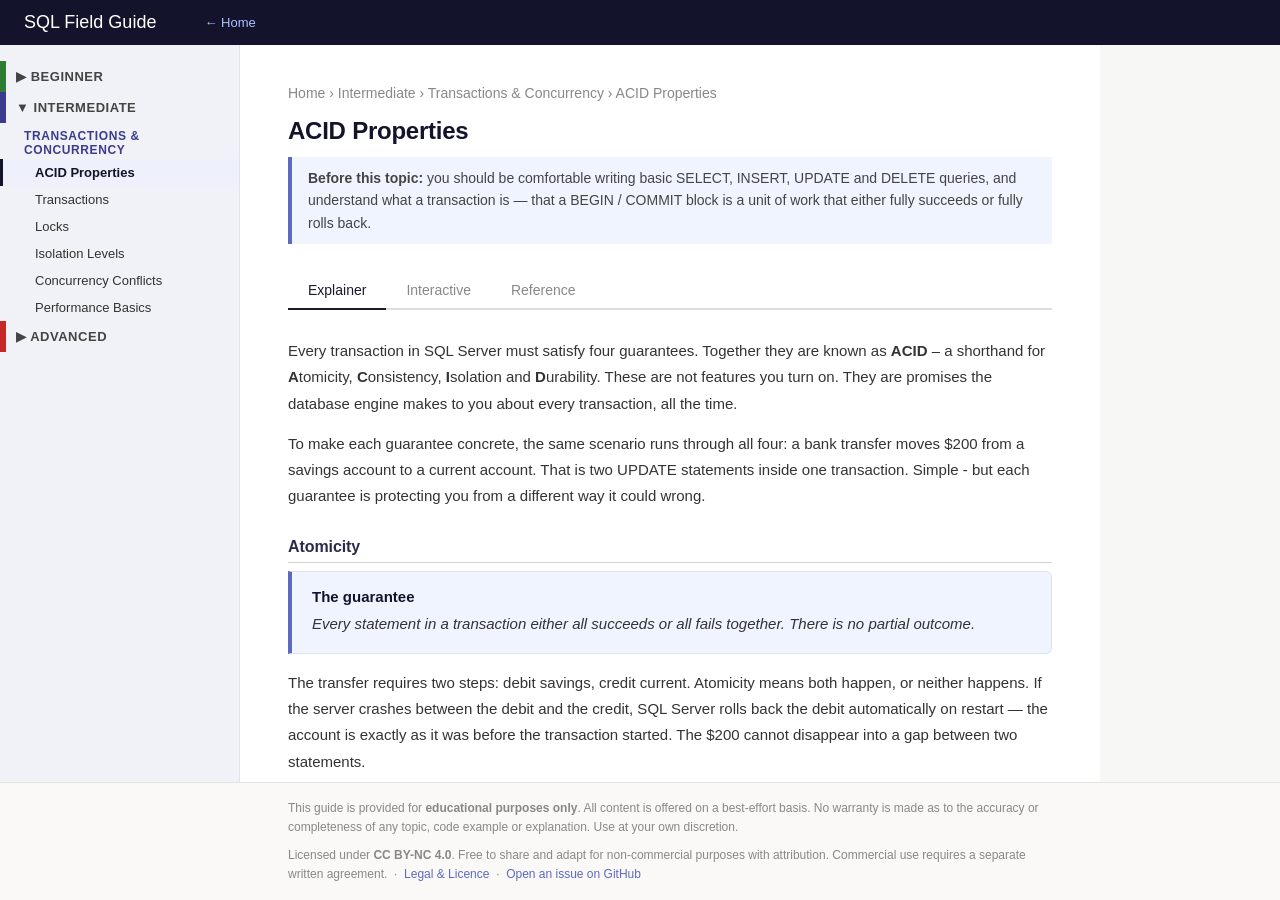
==== commit 9fc515ce: "style: refactor ACID Properties & Transactions pages (Session 10 Part B) Apply token-based design sy" ====
--- a/topics/intermediate/acid-properties/index.html
+++ b/topics/intermediate/acid-properties/index.html
@@ -46,27 +46,28 @@
             <div class="prereq">
                 <strong>Before this topic:</strong> you should be comfortable
                 writing basic SELECT, INSERT, UPDATE and DELETE queries, and 
-                unterstand what a transaction is -  that a BEGIN / COMMIT block 
+                understand what a transaction is &mdash;  that a BEGIN / COMMIT block 
                 is a unit of work that either fully succeeds or fully rolls back.
             </div>
 
             <!-- Tab switcher -->
-            <div class="tabs">
-                <button class="tab-btn active" onclick="switchTab('explainer', event)">Explainer</button>
-                <button class="tab-btn"        onclick="switchTab('interactive', event)">Interactive</button>
-                <button class="tab-btn"        onclick="switchTab('reference', event)">Reference</button>
+            <div class="tabs" role="tablist" aria-label="Topic sections">
+                <button class="tab-btn active"  role="tab" id="tab-explainer"    aria-selected="true"   aria-controls="panel-explainer"   onclick="switchTab('explainer', event)">Explainer</button>
+                <button class="tab-btn"         role="tab" id="tab-interactive"  aria-selected="false"  aria-controls="panel-interactive" onclick="switchTab('interactive', event)">Interactive</button>
+                <button class="tab-btn"         role="tab" id="tab-reference"    aria-selected="false"  aria-controls="panel-reference"   onclick="switchTab('reference', event)">Reference</button>
             </div>
 
             <!-- ======================================== -->
             <!-- EXPLAINER TAB                            -->
             <!-- ======================================== -->
-            <div class="tab-panel active" id="panel-explainer">
+            <div class="tab-panel active" id="panel-explainer" role="tabpanel" aria-labelledby="tab-explainer">
 
                 <p>
                     Every transaction in SQL Server must satisfy four guarantees.
-                    Together they are known as <strong>ACID</strong> - a shorthand 
-                    for Atomicity, Consistency, Isolation and Durability. These
-                    are not features you turn on. They are promises the database 
+                    Together they are known as <strong>ACID</strong> &ndash; a shorthand 
+                    for <strong>A</strong>tomicity, <strong>C</strong>onsistency, 
+                    <strong>I</strong>solation and <strong>D</strong>urability. 
+                    These are not features you turn on. They are promises the database 
                     engine makes to you about every transaction, all the time.
                 </p>
                 <p>
@@ -80,30 +81,30 @@
                 <h3>Atomicity</h3>
                 <div class="concept-block">
                     <h4>The guarantee</h4>
-                    <p>Every statement in a transaction either all succeeds or all 
-                    fails together. There is no partial outcome. </p>
+                    <p><i>Every statement in a transaction either all succeeds or all 
+                    fails together. There is no partial outcome.</i> </p>
                 </div>
                 <p>
                     The transfer requires two steps: debit savings, credit current.
                     Atomicity means both happen, or neither happens. If the server 
                     crashes between the debit and the credit, SQL Server rolls back 
-                    the debit automatically on restart - the account is exactly as it 
+                    the debit automatically on restart &mdash; the account is exactly as it 
                     was before the transaction started. The $200 cannot disappear into
                     a gap between two statements.
                 </p>
                 <p>
                     The mechanism is the <strong>transaction log</strong>. Before
                     any data page is changed, SQL Server writes the intended change 
-                    to the log. If revocery is needed, the engine replays or undoes
+                    to the log. If recovery is needed, the engine replays or undoes
                     entries from the log to restore a consistent state.
                 </p>
 
                 <h3>Consistency</h3>
                 <div class="concept-block">
                     <h4>The guarantee</h4>
-                    <p>A transaction can only bring the database from one valid state
+                    <p><i>A transaction can only bring the database from one valid state
                     to another. It cannot leave the database in a state that violates
-                    defined rules and constraints. </p>
+                    defined rules and constraints.</i> </p>
                 </div>
                 <p>
                     The bank enforces a rule: no account balance may go below $0.
@@ -124,9 +125,9 @@
                 <h3>Isolation</h3>
                 <div class="concept-block">
                     <h4>The guarantee</h4>
-                    <p>Concurrent transactions behave as if they ran one after 
+                    <p><i>Concurrent transactions behave as if they ran one after 
                     another. Intermediate states are not visible to other 
-                    transactions.</p>
+                    transactions.</i></p>
                 </div>
                 <p>
                     While the transfer is mid-flight - savings debited, current not
@@ -148,8 +149,8 @@
                 <h3>Durability</h3>
                 <div class="concept-block">
                     <h4>The guarantee</h4>
-                    <p>Once a transaction commits, its changes survive permanently - 
-                    even if the server loses power one second later.</p>
+                    <p><i>Once a transaction commits, its changes survive permanently - 
+                    even if the server loses power one second later.</i></p>
                 </div>
                 <p>
                     The transfer commits at 14:32:07. At 14:32:08 the server loses 
@@ -157,7 +158,7 @@
                     guarantees this by writing committed changes to the transaction 
                     log on disk before returning success to the application. The data 
                     pages in memory may not yet be flushed to disk - but the log is
-                    and the log is enough to reconstruct the committed state on revocery.
+                    and the log is enough to reconstruct the committed state on recovery.
                 </p>
                 <p>
                     This is sometimes called <em>write-ahead</em> (WAL):
@@ -182,22 +183,22 @@
             <!-- ========================================== -->
             <!-- INTERACTIVE TAB                            -->
             <!-- ========================================== -->
-            <div class="tab-panel" id="panel-interactive">
-
-                <p style="margin-bottom:16px; font-size:13px; color:#666; ">
+            <div class="tab-panel" id="panel-interactive" role="tabpanel" aria-labelledby="tab-interactive">
+
+                <p style="margin-bottom:16px; font-size:14px; color:#666; ">
                     Select a property to see what it protects, then toggle the 
                     guarantee off to see what breaks in the bank transfer scenario.
                 </p>
 
-                <div id="acid-buttons"></div>
-                <div id="acid-card"></div>
+                <div id="acid-buttons" role="group" aria-label="Select an ACID property"></div>
+                <div id="acid-card" aria-live="polite"></div>
 
             </div>
 
             <!-- ======================================== -->
             <!-- REFERENCE TAB                            -->
             <!-- ======================================== -->
-            <div class="tab-panel" id="panel-reference">
+            <div class="tab-panel" id="panel-reference" role="tabpanel" aria-labelledby="tab-reference">
 
                 <p style="margin-bottom:20px; font-size:13px; color:#666; ">
                     A compact cheat sheet. Return here after working through the 
@@ -216,9 +217,9 @@
                     <tbody>
                         <tr>
                             <td><strong>Atomicity</strong></td>
-                            <td>All statements commmit or all roll back - no partial outcome</td>
+                            <td>All statements commit or all roll back - no partial outcome</td>
                             <td>A crash mid-transaction leaves data in a half-changed state</td>
-                            <td>Transaction log - incomplete transactions are rolled back on revocery</td>
+                            <td>Transaction log - incomplete transactions are rolled back on recovery</td>
                         </tr>
                         <tr>
                             <td><strong>Consistency</strong></td>
@@ -246,8 +247,8 @@
                     Consistency and Durability are binary - the engine either
                     provides them or it does not. Isolation is different: SQL Server 
                     gives you five isolation levels, each trading some isolation for 
-                    better concurrency. The trde-off is covered in full on the 
-                    <a href="../isolation-levels/index.html" style="color: #5c6bc0;">Isolation Levels</a>
+                    better concurrency. The trade-off is covered in full on the 
+                    <a href="../isolation-levels/index.html">Isolation Levels</a>
                     page.
                 </div>
 
@@ -274,11 +275,11 @@
             tagline: 'All or nothing',
             safeTitle: 'Both statements commit together',
             safeAccounts: { savings: 800, current: 400},
-            safeNote: 'Debit and credit both applied. Total: $1.200. Unchanged.',
+            safeNote: 'Debit and credit both applied. Total: $1,200. Unchanged.',
             brokenTitle: 'Server crashes after the debit - before the credit',
             brokenAccounts: { savings: 800, current: 200 },
             brokenNote: '$200 was debited from savings but the credit never ran. The money no longer exists in either account.',
-            explanation: 'Without atomicity, a crash, error or network failure between two statements leaves the database in half-changed state. SQL Server prevents this using the transaction log: on restart, any transaction that dit not commit is automatically rolled back.',
+            explanation: 'Without atomicity, a crash, error or network failure between two statements leaves the database in half-changed state. SQL Server prevents this using the transaction log: on restart, any transaction that did not commit is automatically rolled back.',
         },
         {
             key: 'consistency',
@@ -304,7 +305,7 @@
             brokenTitle: 'Transaction B sees the gap mid-transfer',
             brokenAccounts: { savings: 800, current: 200 },
             brokenNote: 'Transaction B reads after the debit but before the credit. Savings shows $800 (already debited), current shows $200 (not yet credited). $200 appears to have vanished. B makes a decision on a state that never permanently existed.',
-            explanation: 'Isolation is the once ACID property with trade-offs. Perfect isolation is expensive - it requires locks, which slow concurrent work. SQL Server lets you choose how much isolation to pay for using isolation levels. See the Isolation Levels page for the full picture.',
+            explanation: 'Isolation is the only ACID property with trade-offs. Perfect isolation is expensive - it requires locks, which slow concurrent work. SQL Server lets you choose how much isolation to pay for using isolation levels. See the Isolation Levels page for the full picture.',
             link: '../isolation-levels/index.html',
             linkLabel: 'Isolation Levels &rarr;',
         },
@@ -332,6 +333,7 @@
             btn.className = 'iso-btn';
             btn.textContent = p.letter + ' - ' + p.name;
             btn.id = 'btn-' + p.key;
+            btn.setAttribute('aria-pressed', 'false');
             btn.onclick = () => selectProperty(p.key);
             btnContainer.appendChild(btn);
         });
@@ -342,8 +344,13 @@
         const p = properties.find(x => x.key === key);
         currentToggle[key] = currentToggle[key] || 'safe';
 
-        document.querySelectorAll('.iso-btn').forEach(b => b.classList.remove('active'));
-        document.getElementById('btn-' + key).classList.add('active');
+        document.querySelectorAll('.iso-btn').forEach(b => {
+            b.classList.remove('active');
+            b.setAttribute('aria-pressed', 'false');
+        });
+        const activeBtn = document.getElementById('btn-' + key);
+        activeBtn.classList.add('active');
+        activeBtn.setAttribute('aria-pressed', 'true');
 
         renderCard(p, currentToggle[key]);
     }
@@ -359,47 +366,49 @@
         const accounts = isBroken ? p.brokenAccounts : p.safeAccounts;
         const title = isBroken ? p.brokenTitle : p.safeTitle;
         const note  = isBroken ? p.brokenNote  : p.safeNote;
-        const toggleLabel = isBroken ? '&#10003; Guarantee ON' : '&#10007; Turn guarantee OFF';
+        const toggleLabel = isBroken ? '&#10003; Guarantee On' : '&#10007; Turn guarantee Off';
         const toggleCls = isBroken ? 'pill-risk' : 'pill-safe';
-        const savingsColor = (isBroken && accounts.savings < 0) ? '#c62828' : '#444';
-        const currentColor = (isBroken && p.key === 'atomicity') ? '#c62828' : '#444';
+        const savingsNeg = isBroken && accounts.savings < 0;
+        const currentNeg = isBroken && p.key === 'atomicity';
+        const boxCls = isBroken ? 'is-broken' : 'is-safe';
+        const noteColor = isBroken ? '#c62828' : '#2e7d32';
 
         const linkHtml = p.link
-            ? '<p style="margin-top:8px;font-size:13px;"><a href="' + p.link + '" style="color:#5c6bc0;">' + p.linkLabel + '</a></p>'
+            ? '<p style="margin-top:8px;font-size:14px;"><a href="' + p.link + '">' + p.linkLabel + '</a></p>'
             : '';
 
         document.getElementById('acid-card').innerHTML =
             '<div class="detail-card">' +
-                '<h4>' + p.name + ' <span style="font-size:12px;color:#888;font-weight:400;">- ' + p.tagline + '</span></h4>' +
+                '<h4>' + p.name + ' <span class="tagline">- ' + p.tagline + '</span></h4>' +
                 '<div style="margin:12px 0;">' +
-                    '<button class="pill ' + toggleCls + '" ' +
-                        'style="cursor:pointer;border:none;font-size:13px;padding:5px 14px;" ' +
+                    '<button class="pill pill-toggle ' + toggleCls + '" ' +
+                        'aria-pressed="' + isBroken + '" ' + 
                         'onclick="toggleGuarantee(\'' + p.key + '\')">' +
                         toggleLabel + 
                     '</button>' +
                 '</div>' +
-                '<div class ="scenario-box" style="margin-bottom:12px;">' +
-                    '<strong style="display:block;margin-bottom:8px;font-size:13px;">' + title + '</strong>' +
-                    '<div style="display:flex;gap:16px;margin-bottom:10px;">' +
-                        '<div style="flex:1;background:#fff;border:1px solid #e0e0e0;border-radius:4px;padding:10px 14px;">' +
-                            '<div style="font-size:11px;color:#888;text-transform:uppercase;letter-spacing:0.04em;margin-bottom:4px;">Savings</div>' +
-                            '<div style="font-size:20px;font-weight:500;color:' + savingsColor + ';">' +
+                '<div class ="scenario-box ' + boxCls + '">' +
+                    '<strong style="display:block;margin-bottom:8px;font-size:14px;">' + title + '</strong>' +
+                    '<div class="stat-grid">' +
+                        '<div class="stat-card">' +
+                            '<div class="stat-label">Savings</div>' +
+                            '<div class="stat-value' + (savingsNeg ? ' negative' : '') + '">' +
                                 (accounts.savings < 0 ? '-' : '') + '$' + Math.abs(accounts.savings) +
                             '</div>' +
                         '</div>' +
-                        '<div style="flex:1;background:#fff;border:1px solid #e0e0e0;border-radius:4px;padding:10px 14px;">' +
-                            '<div style="font-size:11px;color:#888;text-transform:uppercase;letter-spacing:0.04em;margin-bottom:4px;">Current</div>' +
-                            '<div style="font-size:20px;font-weight:500;color:' + currentColor + ';">' +
+                        '<div class="stat-card">' +
+                            '<div class="stat-label">Current</div>' +
+                            '<div class="stat-value' + (currentNeg ? ' negative' : '') + '">' +
                                 '$' + accounts.current +
                             '</div>' +
-                        '</div>' +  
+                        '</div>' +
                     '</div>' +
-                    '<p style="font-size:13px;margin-bottom:0;color:' + (isBroken ? '#c62828' : '#2e7d32') + ';">' + note + '</p>' +
+                    '<p style="font-size:14px;margin-bottom:0;color:' + noteColor + ';">' + note + '</p>' +
                 '</div>' +
-                '<p style="font-size:13px;margin-bottom:0;">' + p.explanation + '</p>' +
-                linkHtml +
-            '</div>';
-        }
+                '<p style="font-size:14px;margin-bottom:0;margin-top:10px;">' + p.explanation + '</p>' +
+            linkHtml +
+        '</div>';
+    }
 
     buildInteractive();
 
--- a/assets/css/main.css
+++ b/assets/css/main.css
@@ -10,27 +10,138 @@
 
 /* -- Base -- */
 body {
+    background: var(--bg-page);
     font-family: sans-serif;
     font-size: 15px;
     color: #222;
     display: flex;
     flex-direction: column;
     height: 100vh;
+    font-family: -apple-system, "Segoe UI", Roboto, "Helvetica Neue", Arial, sans-serif;
+}
+
+/* Design tokens -- */
+:root {
+    --navy-deep: #13132b;
+    --bg-page: #f7f7f5;
+    --accent-indigo: #5c6bc0;
+    --accent-amber: #ffd166;
+    --accent-green: #7ed9a8;
+    --mono-font: "Cascadia Code", "SF Mono", Consolas, "Liberation Mono", monospace; 
 }
 
 /* -- Header -- */
 header {
-    background: #1a1a2e;
+    background: var(--navy-deep);
     color: #fff;
     padding: 12px 24px;
     display: flex;
     align-items: center;
-    justify-content: space-between;
+    justify-content: flex-start;
+    gap: 24px;
     flex-shrink: 0;
 }
 header h1  { font-size: 18px; font-weight: 500; }
 header a   { color: #aac4ff; font-size: 13px; text-decoration: none; }
 header a:hover { text-decoration: underline; }
+
+/* -- Hero: query block -- */
+.hero {
+    margin-bottom: 32px;
+}
+
+.query-block {
+    background: var(--navy-deep);
+    color: #e8eaf6;
+    font-family: var(--mono-font);
+    font-size: 14px;
+    line-height: 1.8;
+    border-radius: 8px 8px 0 0;
+    padding: 20px 24px;
+    margin-bottom: 8px;
+    overflow-x: auto;
+}
+.query-block .q-comment { color: #7c8bc0; }
+.query-block .q-keyword { color: #aac4ff; }
+.query-block .q-string  { color: var(--accent-amber); }
+.query-block .q-cursor  { 
+    display: inline-block; 
+    width: 8px;
+    height: 14px;
+    background: var(--accent-amber);
+    vertical-align: middle;
+    margin-left: 2px;
+    animation: blink 1s step-end infinite;
+}
+@keyframes blink { 50% {opacity: 0; } }
+
+.result-table {
+    width: 100%;
+    border-collapse: collapse;
+    font-family: var(--mono-font);
+    font-size: 13px;
+    background: #2b2b55;
+    color: #e8eaf6;
+    border-radius: 0 0 8px 8px;
+    margin-top: -8px;
+    margin-bottom: 24px;
+    overflow: hidden;
+}
+.result-table th {
+    text-align: left;
+    padding: 8px 24px;
+    font-size: 11px;
+    text-transform: uppercase;
+    letter-spacing: 0.05em;
+    color: #7c8bc0;
+    border-bottom: 1px solid #4a4a80;
+}
+.result-table td {
+    padding: 8px 24px;
+    border-bottom: 1px solid #3d3d70;
+}
+.result-table tr:last-child td { border-bottom: none; }
+
+/*-- Lead copy -- */
+.lead {
+    font-size: 16px;
+    line-height: 1.7;
+    color: #333;
+    margin-bottom: 20px;
+}
+
+/* -- Tier cards -- */
+.tier-grid {
+    display: grid;
+    grid-template-columns: repeat(3, 1fr);
+    gap: 16px;
+    margin: 28px 0 32px;
+}
+.tier-card {
+    border: 1px solid #ddd;
+    border-radius: 8px;
+    padding: 18px 20px;
+    border-top: 3px solid var(--tier-color, #888);
+}
+.tier-card h4 {
+    font-size: 14px;
+    font-weight: 600;
+    color: var(--tier-color, #444);
+    margin-bottom: 8px;
+}
+.tier-card p {
+    font-size: 13px;
+    line-height: 1.6p;
+    color: #555;
+}
+.tier-card.beginner     { --tier-color: #2e7d32; }
+.tier-card.intermediate { --tier-color: #3c3c8e; }
+.tier-card.advanced     { --tier-color: #c62828; }
+
+@media (max-width: 700px) {
+    .tier-grid { grid-template-columns: 1fr; }
+}
+
 
 /* Social buttons (home page only) */
 .header-social {
@@ -74,19 +185,25 @@
 /* -- Sidebar -- */
 nav {
     width: 240px;
-    background: #f5f5f5;
-    border-right: 1px solid #ddd;
+    background: #f1f2f8;
+    border-right: 1px solid #e0e2ee;
     overflow-y: auto;
     flex-shrink: 0;
     padding: 16px 0;
 }
+
+/* -- Sidebar: tier accent colors -- */
+#tier-btn-beginner      { border-left: 6px solid #2e7d32; }
+#tier-btn-intermediate  { border-left: 6px solid #3c3c8e; }
+#tier-btn-advanced      { border-left: 6px solid #c62828; }
 
 .tier-btn {
     width: 100%;
     background: none;
     border: none;
+    border-left: 6px solid transparent;
     text-align: left;
-    padding: 8px 16px;
+    padding: 8px 16px 8px 10px;
     font-size: 13px;
     font-weight: 600;
     color: #444;
@@ -96,10 +213,15 @@
 }
 .tier-btn:hover { background: #e8e8e8; }
 
+#tier-section-beginner ~ .category-label,
+#tier-beginner .category-label  { color: #2e7d32; }
+#tier-intermediate .category-label  { color: #3c3c8e; }
+#tier-advanced .category-label  { color: #c62828; }
+
 .category-label {
     padding: 6px 16px 2px 24px;
     font-size: 12px;
-    color: #888;
+    font-weight: 600;
     text-transform: uppercase;
     letter-spacing: 0.05em;
 }
@@ -113,10 +235,20 @@
     border-left: 3px solid transparent;
 }
 .topic-link:hover  { background: #e0e0e0; }
+
 .topic-link.active {
-    border-left-color: #1a1a2e;
-    background: #e8eaf6;
-    font-weight: 500;
+    border-left-color: var(--navy-deep);
+    background: #eef0fb;
+    color: var(--navy-deep);
+    font-weight: 600;
+}
+.topic-link.disabled {
+    color: #aaa;
+    font-style: italic;
+    cursor: default;
+}
+.topic-link.disabled:hover {
+    background: none;
 }
 
 /* Collapsible tier sections */
@@ -125,29 +257,50 @@
 
 /* -- Main content area -- */
 main {
+    background: #fff;
     flex: 1;
     overflow-y: auto;
     padding: 40px 48px;
     max-width: 860px;
 }
 
-main h2 { font-size: 22px; font-weight: 500; margin-bottom: 12px; }
-main h3 { font-size: 16px; font-weight: 500; margin: 24px 0 8px; }
-main p  { line-height: 1.7; color: #444; margin-bottom: 12px; }
+main h2 { 
+    font-size: 24px; 
+    font-weight: 600; 
+    letter-spacing: -0.01em; 
+    color: var(--navy-deep); 
+    margin-bottom: 12px; 
+}
+
+main h3 { 
+    font-size: 16px; 
+    font-weight: 600; 
+    letter-spacing: -0.005em; 
+    color: #2a2a4d; 
+    margin: 28px 0 8px; 
+    padding-bottom: 6px;
+    border-bottom: 1px solid #d4d4d4;
+}
+
+main p  { 
+    line-height: 1.75;
+    color: #333; 
+    font-weight: 400;
+    margin-bottom: 14px; }
 
 /* -- Shared components -- */
 
 /* Breadcrumb */
-.breadcrumb { font-size: 12px; color: #888; margin-bottom: 16px; }
+.breadcrumb { font-size: 14px; color: #888; margin-bottom: 16px; }
 .breadcrumb a { color: #888; text-decoration: none; }
 .breadcrumb a:hover { text-decoration: underline; }
 
 /* Prerequisite callout */
 .prereq {
     background: #f0f4ff;
-    border-left: 4px solid #5c6bc0;
+    border-left: 4px solid var(--accent-indigo);
     padding: 10px 16px;
-    font-size: 13px;
+    font-size: 14px;
     color: #444;
     margin-bottom: 28px;
     line-height: 1.6;
@@ -163,7 +316,8 @@
     margin: 24px 0;
     line-height: 1.6;
 }
-
+.notice a, .prereq a { color: var(--accent-indigo); 
+}
 /* Tag pill (use-case labels, tier labels) */
 .tag {
     display: inline-block;
@@ -200,14 +354,38 @@
 
 /* -- Concept blocks (Explainer tab) -- */
 .concept-block {
-    background: #f9f9f9;
-    border: 1px solid #e0e0e0;
-    border-radius: 6px;
+    background: #f0f4ff;
+    border: 1px solid #dde3f5;
+    border-left: 4px solid var(--accent-indigo);
+    border-radius: 0 6px 6px 0;
     padding: 16px 20px;
     margin-bottom: 16px;
 }
-.concept-block h4 { font-size: 14px; font-weight: 600; margin-bottom: 6px; color: #1a1a2e; }
-.concept-block p  { font-size: 13px; margin-bottom: 0; }
+.concept-block h4 { font-size: 15px; font-weight: 600; margin-bottom: 6px; color: var(--navy-deep); }
+.concept-block p  { font-size: 15px; margin-bottom: 0; color: #333; }
+
+.keyword-card {
+    border: 1px solid #e5e5e5;
+    border-radius: 6px;
+    padding: 12px 16px;
+    margin-bottom: 10px;
+    background-color: #fafafa;
+}
+.keyword-card h4 {
+    display: inline-block;
+    font-family: var(--mono-font);
+    font-size: 13px;
+    font-weight: 600;
+    background: #aac4ff;
+    padding: 3px 10px;
+    border-radius: 4px;
+    margin-bottom: 8px;
+}
+.keyword-card p {
+    font-size: 14px;
+    color: #444;
+    margin-bottom: 0;
+}
 
 /* -- Interactive shared styles -- */
 .iso-btn {
@@ -222,19 +400,24 @@
 .iso-btn:hover  { background: #e0e0e0; }
 .iso-btn.active {
     background: #e8eaf6;
-    border-color: #5c6bc0;
-    color: #1a1a2e;
+    border-color: var(--accent-indigo);
+    color: var(--navy-deep);
     font-weight: 500;
 }
 
+#acid-card {
+    margin-top: 20px;
+    display: flow-root;
+}
 .detail-card {
     border: 1px solid #ddd;
     border-radius: 6px;
     padding: 16px 20px;
-    margin: 16px 0;
+    margin: 0 0 16px 0;
     background: #fff;
 }
-.detail-card h4   { font-size: 15px; font-weight: 500; margin-bottom: 4px; }
+.detail-card h4   { font-size: 15px; font-weight: 500; margin-bottom: 4px; color: var(--navy-deep); }
+.detail-card .tagline { font-size: 12px; color: #888; font-weight: 400; }
 .detail-card code {
     font-size: 12px;
     color: #666;
@@ -242,22 +425,65 @@
     display: block;
     margin-bottom: 10px;
 }
-.detail-card p { font-size: 13px; margin-bottom: 10px; }
-
-.pill        { display: inline-block; font-size: 12px; padding: 2px 10px; border-radius: 20px; margin: 2px 4px 2px 0; }
+.detail-card p { font-size: 12px; margin-bottom: 10px; }
+
+/* -- Stat readout (live account balances) -- */
+.stat-grid {
+    display: flex;
+    gap: 16px;
+    margin-bottom: 10px;
+}
+.stat-card {
+    flex: 1;
+    background: #fff;
+    border: 1px solid #e0e0e0;
+    border-radius: 4px;
+    padding: 10px 14px;
+}
+.stat-label {
+    font-size: 11px;
+    color: #888;
+    text-transform: uppercase;
+    letter-spacing: 0.04em;
+    margin-bottom: 4px;
+}
+.stat-value {
+    font-size: 20px;
+    font-weight: 500;
+    color: #444;
+    font-family: var(--mono-font);
+}
+.stat-value.negative { color: #c62828; }
+
+.pill        {
+    display: inline-block; 
+    font-size: 12px; 
+    padding: 2px 10px; 
+    border-radius: 20px; 
+    margin: 2px 4px 2px 0; 
+}
+.pill-toggle {
+    cursor: pointer;
+    border: none;
+    font-size: 13px;
+    padding: 5px 14px;
+}
 .pill-safe   { background: #e8f5e9; color: #2e7d32; }
 .pill-risk   { background: #ffebee; color: #c62828; }
 .pill-warn   { background: #fff8e1; color: #e65100; }
 
 .scenario-box {
     background: #f5f5f5;
-    border-radius: 4px;
+    border-left: 4px solid var(--accent-indigo);
+    border-radius: 0 4px 4px 0;
     padding: 12px 16px;
     font-size: 13px;
     line-height: 1.6;
     color: #444;
     margin-top: 10px;
 }
+.scenario-box.is-broken { border-left-color: #c62828; }
+.scenario-box.is-safe   { border-left-color: #2e7d32; }
 
 /* -- Reference cards -- */
 .ref-card {
@@ -269,11 +495,12 @@
 }
 .ref-card h4   { font-size: 14px; font-weight: 600; margin-bottom: 4px; }
 .ref-card code {
-    font-family: monospace;
-    font-size: 12px;
-    background: #f0f0f0;
-    padding: 2px 6px;
-    border-radius: 3px;
+    font-family: var(--mono-font);
+    font-size: 12px;
+    background: #1a1a2e;
+    color: #aac4ff;
+    padding: 6px 10px;
+    border-radius: 4px;
     display: block;
     margin-bottom: 8px;
 }
@@ -313,6 +540,7 @@
     display: flex;
     gap: 8px;
     margin-bottom: 12px;
+    margin-top: 16px;
     flex-wrap: wrap;
 }
 .step-btn {
@@ -358,9 +586,23 @@
     color: #777;
     transition: background 0.15s, color 0.15s;
 }
+.tl-step-code {
+    font-size: 12px;
+    font-family: var(--mono-font);
+    padding: 6px 12px;
+    border-radius: 4px;
+    margin-bottom: 4px;
+    background: #1a1a2e;
+    border: 1px solid #2a2a4a;
+    color: #aac4ff;
+    transition: background 0.15s, color 0.15s;
+}
+
+.tl-step-code.active-a { background: #2d2d5a; border-color: #5c6bc0; color: #ffe082; font-weight: 600; }
 .tl-step.active-a { background: #e8eaf6; border-color: #5c6bc0; color: #1a1a2e; font-weight: 600; }
 .tl-step.active-b { background: #fff3e0; border-color: #e65100; color: #bf360c; font-weight: 600; }
 .tl-step.done     { background: #f9f9f9; color: #aaa; text-decoration: line-through; }
+.tl-step-code.done{ opacity: 0.45; text-decoration: line-through; }
 .tl-step.blocked  { background: #fff8e1; border-color: #f9a825; color: #e65100; }
 .tl-step.victim   { background: #ffebee; border-color: #c62828; color: #c62828; }
 .tl-step.resolved { background: #e8f5e9; border-color: #2e7d32; color: #2e7d32; }
@@ -397,16 +639,32 @@
 
 /* -- Site footer -- */
 footer {
-    background: #f5f5f5;
-    border-top: 1px solid #ddd;
-    padding: 16px 48px;
+    background: #faf9f7;
+    border-top: 1px solid #e5e3df;
+    padding: 16px 48px 16px 288px;
     font-size: 12px;
     color: #888;
-    line-height: 1.7;
+    line-height: 1.6;
     flex-shrink: 0;
-}
-footer a { color: #5c6bc0; text-decoration: none; }
+    max-height: 120px;
+    overflow: hidden;
+    transition: max-height 0.25s ease, padding 0.25s ease, opacity 0.2s ease;
+}
+footer.footer-hidden {
+    max-height: 0;
+    padding-top: 0;
+    padding-bottom: 0;
+    opacity: 0;
+}
+footer p {
+    max-width: 760px;
+}
+footer p + p {
+    margin-top: 8px;
+}
+footer a { color: var(--accent-indigo); text-decoration: none; }
 footer a:hover { text-decoration: underline; }
+
 
 /* -- Data table (Reference tab) -- */
 .data-table {
@@ -419,10 +677,10 @@
     text-align: left;
     padding: 8px 12px;
     background: #f0f4ff;
-    border-bottom: 2px solid #5c6bc0;
+    border-bottom: 2px solid var(--accent-indigo);
     font-size: 12px;
     font-weight: 600;
-    color: #3c3c8e;
+    color: var(--navy-deep);
     text-transform: uppercase;
     letter-spacing: 0.04em;
 }
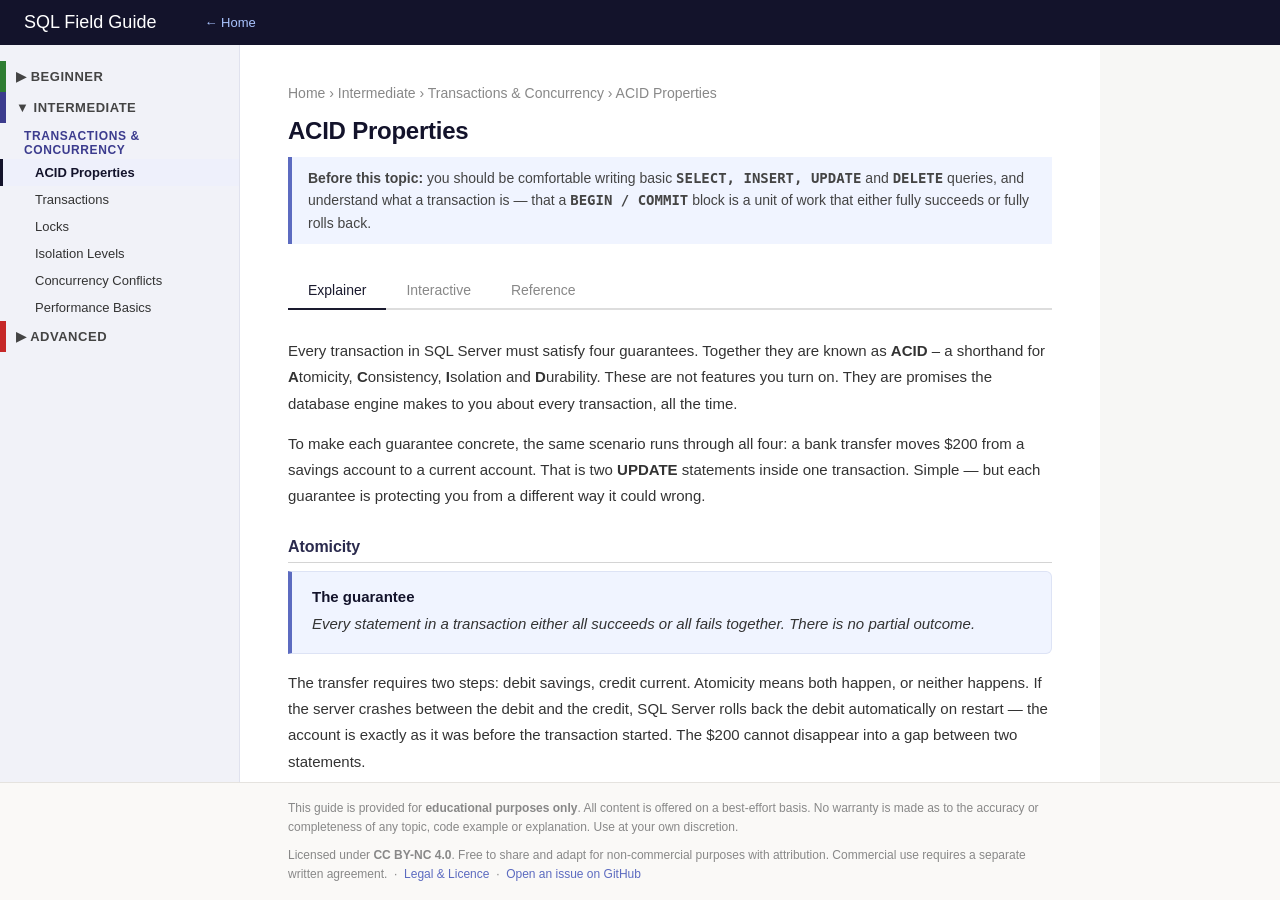
==== commit e6449a1c: "Style refactor: Locks and Isolation Levels pages - Locks interactive tab rebuilt with CSS grid layou" ====
--- a/topics/intermediate/acid-properties/index.html
+++ b/topics/intermediate/acid-properties/index.html
@@ -45,8 +45,8 @@
 
             <div class="prereq">
                 <strong>Before this topic:</strong> you should be comfortable
-                writing basic SELECT, INSERT, UPDATE and DELETE queries, and 
-                understand what a transaction is &mdash;  that a BEGIN / COMMIT block 
+                writing basic <strong><code>SELECT, INSERT, UPDATE</code></strong> and <strong><code>DELETE</code></strong> queries, and 
+                understand what a transaction is &mdash; that a <strong><code>BEGIN / COMMIT</code></strong> block 
                 is a unit of work that either fully succeeds or fully rolls back.
             </div>
 
@@ -73,8 +73,8 @@
                 <p>
                     To make each guarantee concrete, the same scenario runs through 
                     all four: a bank transfer moves $200 from a savings account 
-                    to a current account. That is two UPDATE statements inside one 
-                    transaction. Simple - but each guarantee is protecting you from
+                    to a current account. That is two <strong>UPDATE</strong> statements inside one 
+                    transaction. Simple &mdash; but each guarantee is protecting you from
                     a different way it could wrong.
                 </p>
 
@@ -108,56 +108,55 @@
                 </div>
                 <p>
                     The bank enforces a rule: no account balance may go below $0.
-                    That rule is defined as a CHECK constraint on the Account table. 
-                    If the savings balance is only $150 and the transfer requests
+                    That rule is defined as a <strong>CHECK</strong> constraint on the 
+                    Account table. If the savings balance is only $150 and the transfer requests
                     $200, the transaction violates the constraint. SQL Server rejects
                     the entire transaction and rolls it back. The database stays valid.
                 </p>
                 <p>
                     Consistency is the only ACID property that is partly your 
-                    responsibility. SQL Server enforces constraints you define - 
-                    foreign keys, CHECK constraints, UNIQUE indexes, NOT NULL. But 
-                    if a business rule is encoded as a constraint, the database 
-                    cannot enforce it. Consistency is a partnership between the 
+                    responsibility. SQL Server enforces constraints you define &mdash; 
+                    foreign keys, <strong>CHECK</strong> constraints, <strong>UNIQUE</strong> indexes, 
+                    <strong>NOT NULL</strong>. But if a business rule is encoded as a constraint,
+                    the databasecannot enforce it. Consistency is a partnership between the 
                     engine and the schema designer.
                 </p>
 
                 <h3>Isolation</h3>
                 <div class="concept-block">
                     <h4>The guarantee</h4>
-                    <p><i>Concurrent transactions behave as if they ran one after 
-                    another. Intermediate states are not visible to other 
-                    transactions.</i></p>
+                    <p><i>Concurrent transactions behave as if they ran one after another. 
+                    Intermediate states are not visible to other transactions.</i></p>
                 </div>
                 <p>
-                    While the transfer is mid-flight - savings debited, current not
-                    yet credited - a second transaction reads both balances. Without 
+                    While the transfer is mid-flight &mdash; savings debited, current not
+                    yet credited &mdash; a second transaction reads both balances. Without 
                     isolation, it sees $200 missing from savings but not yet present 
-                    in current. It makes a decision based on a state that never 
-                    permanently existed. With isolation, the intermediate state is 
-                    hidden until the transfer commits.
+                    in current. It makes a decision based on a state that never permanently 
+                    existed. With isolation, the intermediate state is hidden until the
+                    transfer commits.
                 </p>
                 <p>
                     Isolation is the one ACID property with adjustable trade-offs. 
-                    Perfect isolation is expensive - it requires locking, which 
+                    Perfect isolation is expensive &mdash; it requires locking, which 
                     slows concurrent work. SQL Server lets you dial this trade-off
                     using <strong>isolation levels</strong>. That is why isolation 
-                    levels have their own topic page - the I in ACID is the letter
+                    levels have their own topic page &mdash; the I in ACID is the letter
                     with settings.
                 </p>
 
                 <h3>Durability</h3>
                 <div class="concept-block">
                     <h4>The guarantee</h4>
-                    <p><i>Once a transaction commits, its changes survive permanently - 
-                    even if the server loses power one second later.</i></p>
+                    <p><i>Once a transaction commits, its changes survive permanently 
+                    &mdash; even if the server loses power one second later.</i></p>
                 </div>
                 <p>
                     The transfer commits at 14:32:07. At 14:32:08 the server loses 
                     power. When it restarts, the transfer is still there. SQL Server
                     guarantees this by writing committed changes to the transaction 
                     log on disk before returning success to the application. The data 
-                    pages in memory may not yet be flushed to disk - but the log is
+                    pages in memory may not yet be flushed to disk &mdash; but the log is
                     and the log is enough to reconstruct the committed state on recovery.
                 </p>
                 <p>
@@ -168,10 +167,10 @@
 
                 <h3>How the four properties connect</h3>
                 <p>
-                    Atomicity and Durability are enforced by the same mechanism - 
-                    the transaction log. Atomicity uses the log to undo incomplete
+                    Atomicity and Durability are enforced by the same mechanism 
+                    &mdash; the transaction log. Atomicity uses the log to undo incomplete
                     work; Durability uses it to survive crashes and replay committed
-                    work. Consistency relies on your schema design - the engine 
+                    work. Consistency relies on your schema design &mdash; the engine 
                     enforces constraints you define. Isolation is the only property 
                     with a dial: the five isolation levels in SQL Server are five
                     different answers to the question: "how much isolation are you
@@ -217,34 +216,35 @@
                     <tbody>
                         <tr>
                             <td><strong>Atomicity</strong></td>
-                            <td>All statements commit or all roll back - no partial outcome</td>
+                            <td>All statements commit or all roll back &mdash; no partial outcome</td>
                             <td>A crash mid-transaction leaves data in a half-changed state</td>
-                            <td>Transaction log - incomplete transactions are rolled back on recovery</td>
+                            <td>Transaction log &mdash; incomplete transactions are rolled back on recovery</td>
                         </tr>
                         <tr>
                             <td><strong>Consistency</strong></td>
                             <td>A transaction can only produce a valid database state</td>
-                            <td>Constraint violations are committed - data becomes invalid</td>
-                            <td>CHECK constraints, foreign keys, UNIQUE indexes, NOT NULL</td>
+                            <td>Constraint violations are committed &mdash; data becomes invalid</td>
+                            <td><strong><code>CHECK</code></strong> constraints, foreign keys, 
+                            <strong><code>UNIQUE</code></strong> indexes, <strong><code>NOT NULL</code></strong></td>
                         </tr>
                         <tr>
                             <td><strong>Isolation</strong></td>
                             <td>Concurrent transactions cannot see each other's intermediate state</td>
                             <td>Dirty reads, non-repeatable reads, phantom reads, lost updates</td>
-                            <td>Locking and row versioning - tuned via isolation levels</td>
+                            <td>Locking and row versioning &mdash; tuned via isolation levels</td>
                         </tr>
                         <tr>
                             <td><strong>Durability</strong></td>
                             <td>Committed changes survive power loss, crashes and restarts</td>
-                            <td>A commit that disappears after a crash - data loss</td>
-                            <td>Write-ahead logging - log is flushed to disk before commit returns</td>
+                            <td>A commit that disappears after a crash &mdash; data loss</td>
+                            <td>Write-ahead logging &mdash; log is flushed to disk before commit returns</td>
                         </tr>                   
                     </tbody>
                 </table>
 
                 <div class="notice" style="margin-top: 28px;">
                     <strong>The I in ACID has settings.</strong> Atomicity,
-                    Consistency and Durability are binary - the engine either
+                    Consistency and Durability are binary &mdash; the engine either
                     provides them or it does not. Isolation is different: SQL Server 
                     gives you five isolation levels, each trading some isolation for 
                     better concurrency. The trade-off is covered in full on the 
@@ -276,7 +276,7 @@
             safeTitle: 'Both statements commit together',
             safeAccounts: { savings: 800, current: 400},
             safeNote: 'Debit and credit both applied. Total: $1,200. Unchanged.',
-            brokenTitle: 'Server crashes after the debit - before the credit',
+            brokenTitle: 'Server crashes after the debit &mdash; before the credit',
             brokenAccounts: { savings: 800, current: 200 },
             brokenNote: '$200 was debited from savings but the credit never ran. The money no longer exists in either account.',
             explanation: 'Without atomicity, a crash, error or network failure between two statements leaves the database in half-changed state. SQL Server prevents this using the transaction log: on restart, any transaction that did not commit is automatically rolled back.',
@@ -289,10 +289,10 @@
             safeTitle: 'Constraint prevents the transfer',
             safeAccounts: { savings: 150, current: 200},
             safeNote: 'Savings balance is $150. Transfer of $200 would violate the CHECK constraint (balance >=0 ). Transaction is rejected. Accounts unchanged.',
-            brokenTitle: 'Transfer proceeds - balance goes negative',
+            brokenTitle: 'Transfer proceeds &mdash; balance goes negative',
             brokenAccounts: { savings: -50, current: 400 },
             brokenNote: 'Without the constraint, the debit succeeds and savings drops to -$50. The database is now in an invalid state that the business rules forbids.',
-            explanation: 'Consistency is the ACID property most dependent on you, the schema designer. SQL Server enforces constraints you define - CHECK, FOREIGN KEY, UNIQUE, NOT NULL. Business rules that are not encoded as constraints are invisible to the engine.',
+            explanation: 'Consistency is the ACID property most dependent on you, the schema designer. SQL Server enforces constraints you define &mdash; CHECK, FOREIGN KEY, UNIQUE, NOT NULL. Business rules that are not encoded as constraints are invisible to the engine.',
         },
         {
             key: 'isolation',
@@ -305,7 +305,7 @@
             brokenTitle: 'Transaction B sees the gap mid-transfer',
             brokenAccounts: { savings: 800, current: 200 },
             brokenNote: 'Transaction B reads after the debit but before the credit. Savings shows $800 (already debited), current shows $200 (not yet credited). $200 appears to have vanished. B makes a decision on a state that never permanently existed.',
-            explanation: 'Isolation is the only ACID property with trade-offs. Perfect isolation is expensive - it requires locks, which slow concurrent work. SQL Server lets you choose how much isolation to pay for using isolation levels. See the Isolation Levels page for the full picture.',
+            explanation: 'Isolation is the only ACID property with trade-offs. Perfect isolation is expensive &mdash; it requires locks, which slow concurrent work. SQL Server lets you choose how much isolation to pay for using isolation levels. See the Isolation Levels page for the full picture.',
             link: '../isolation-levels/index.html',
             linkLabel: 'Isolation Levels &rarr;',
         },
@@ -319,8 +319,8 @@
             safeNote: 'The transfer commits at 14:32:07. Power fails at 14:32:08. On restart, SQL Server replays the transaction log and the committed transfer is restored exactly.',
             brokenTitle: 'Transaction B sees the gap mid-transfer',
             brokenAccounts: { savings: 800, current: 200 },
-            brokenNote: 'The commit returned success, but the data page had not been flushed to disk. After the power failure, the in-memory change is gone. The accounts are back to their pre-transfer state - as if the confirmed transaction never happened.',
-            explanation: 'SQL Server guarantees durability through write-ahead logging: the transaction log is always flushed to disk before the commit is confirmed to the application. Data pages may still be in memory - but the log on disk is enough to reconstruct the committed state on recovery.',
+            brokenNote: 'The commit returned success, but the data page had not been flushed to disk. After the power failure, the in-memory change is gone. The accounts are back to their pre-transfer state &mdash; as if the confirmed transaction never happened.',
+            explanation: 'SQL Server guarantees durability through write-ahead logging: the transaction log is always flushed to disk before the commit is confirmed to the application. Data pages may still be in memory &mdash; but the log on disk is enough to reconstruct the committed state on recovery.',
         },
     ];
 
--- a/assets/css/main.css
+++ b/assets/css/main.css
@@ -387,6 +387,38 @@
     margin-bottom: 0;
 }
 
+.lock-grid {
+    display: grid;
+    grid-template-columns: 240px 40px 240px;
+    grid-template-rows: auto auto;
+    gap: 8px 0;
+    margin: 16px 0;
+    align-items: center;
+    width: fit-content;
+}
+.lock-grid .tl-step-code {
+    height: 72px;
+    overflow: hidden;
+}
+.lock-grid .dl-box {
+    width: 240px;
+    height: 85px;
+    box-sizing: border-box;
+}
+.lock-grid .dl-arrow {
+    text-align: center;
+    grid-row: 1 / 3;
+    align-self: center;
+}
+.lock-grid > div:nth-child(4) {
+    grid-column: 1;
+    grid-row: 2;
+}
+.lock-grid > div:nth-child(5) {
+    grid-column: 3;
+    grid-row: 2;
+}
+
 /* -- Interactive shared styles -- */
 .iso-btn {
     background: #f0f0f0;
@@ -477,10 +509,11 @@
     border-left: 4px solid var(--accent-indigo);
     border-radius: 0 4px 4px 0;
     padding: 12px 16px;
-    font-size: 13px;
+    font-size: 14px;
     line-height: 1.6;
     color: #444;
     margin-top: 10px;
+    margin-bottom: 20px;
 }
 .scenario-box.is-broken { border-left-color: #c62828; }
 .scenario-box.is-safe   { border-left-color: #2e7d32; }
@@ -506,6 +539,19 @@
 }
 .ref-card p { font-size: 13px; margin-bottom: 6px; color: #444; }
 
+.interactive-block {
+    display: flex;
+    flex-direction: column;
+    align-items: center;
+    margin-top: 32px;
+}
+
+.tab-intro {
+    font-size: 14px;
+    color: #666;
+    margin-bottom: 32px;
+}
+
 /* -- Deadlock diagram (Explainer tab) -- */
 .deadlock-diagram {
     display: flex;
@@ -560,8 +606,8 @@
 }
 .step-btn.secondary:hover:not(:disabled) { background: #e0e0e0; }
 
-.timeline      { display: flex; gap: 12px; margin-bottom: 16px; }
-.tl-col        { flex: 1; min-width: 0; }
+.timeline      { display: flex; gap: 24px; margin-bottom: 16px; }
+.tl-col        { width: 280px; flex-shrink: 0; }
 .tl-col h5 {
     font-size: 12px;
     font-weight: 600;
@@ -587,6 +633,7 @@
     transition: background 0.15s, color 0.15s;
 }
 .tl-step-code {
+    overflow: hidden;
     font-size: 12px;
     font-family: var(--mono-font);
     padding: 6px 12px;
@@ -598,6 +645,11 @@
     transition: background 0.15s, color 0.15s;
 }
 
+.lock grid .tl-step-code {
+    height: 72px;
+    overflow: hidden;
+}
+
 .tl-step-code.active-a { background: #2d2d5a; border-color: #5c6bc0; color: #ffe082; font-weight: 600; }
 .tl-step.active-a { background: #e8eaf6; border-color: #5c6bc0; color: #1a1a2e; font-weight: 600; }
 .tl-step.active-b { background: #fff3e0; border-color: #e65100; color: #bf360c; font-weight: 600; }
@@ -606,8 +658,12 @@
 .tl-step.blocked  { background: #fff8e1; border-color: #f9a825; color: #e65100; }
 .tl-step.victim   { background: #ffebee; border-color: #c62828; color: #c62828; }
 .tl-step.resolved { background: #e8f5e9; border-color: #2e7d32; color: #2e7d32; }
+.tl-step-code.single-line { height: auto; padding: 8px 12px; }
 
 .step-narrative {
+    width: 100%;
+    margin: 8px 0 auto;
+    box-sizing: border-box;
     background: #f5f5f5;
     border-left: 4px solid #5c6bc0;
     padding: 12px 16px;
